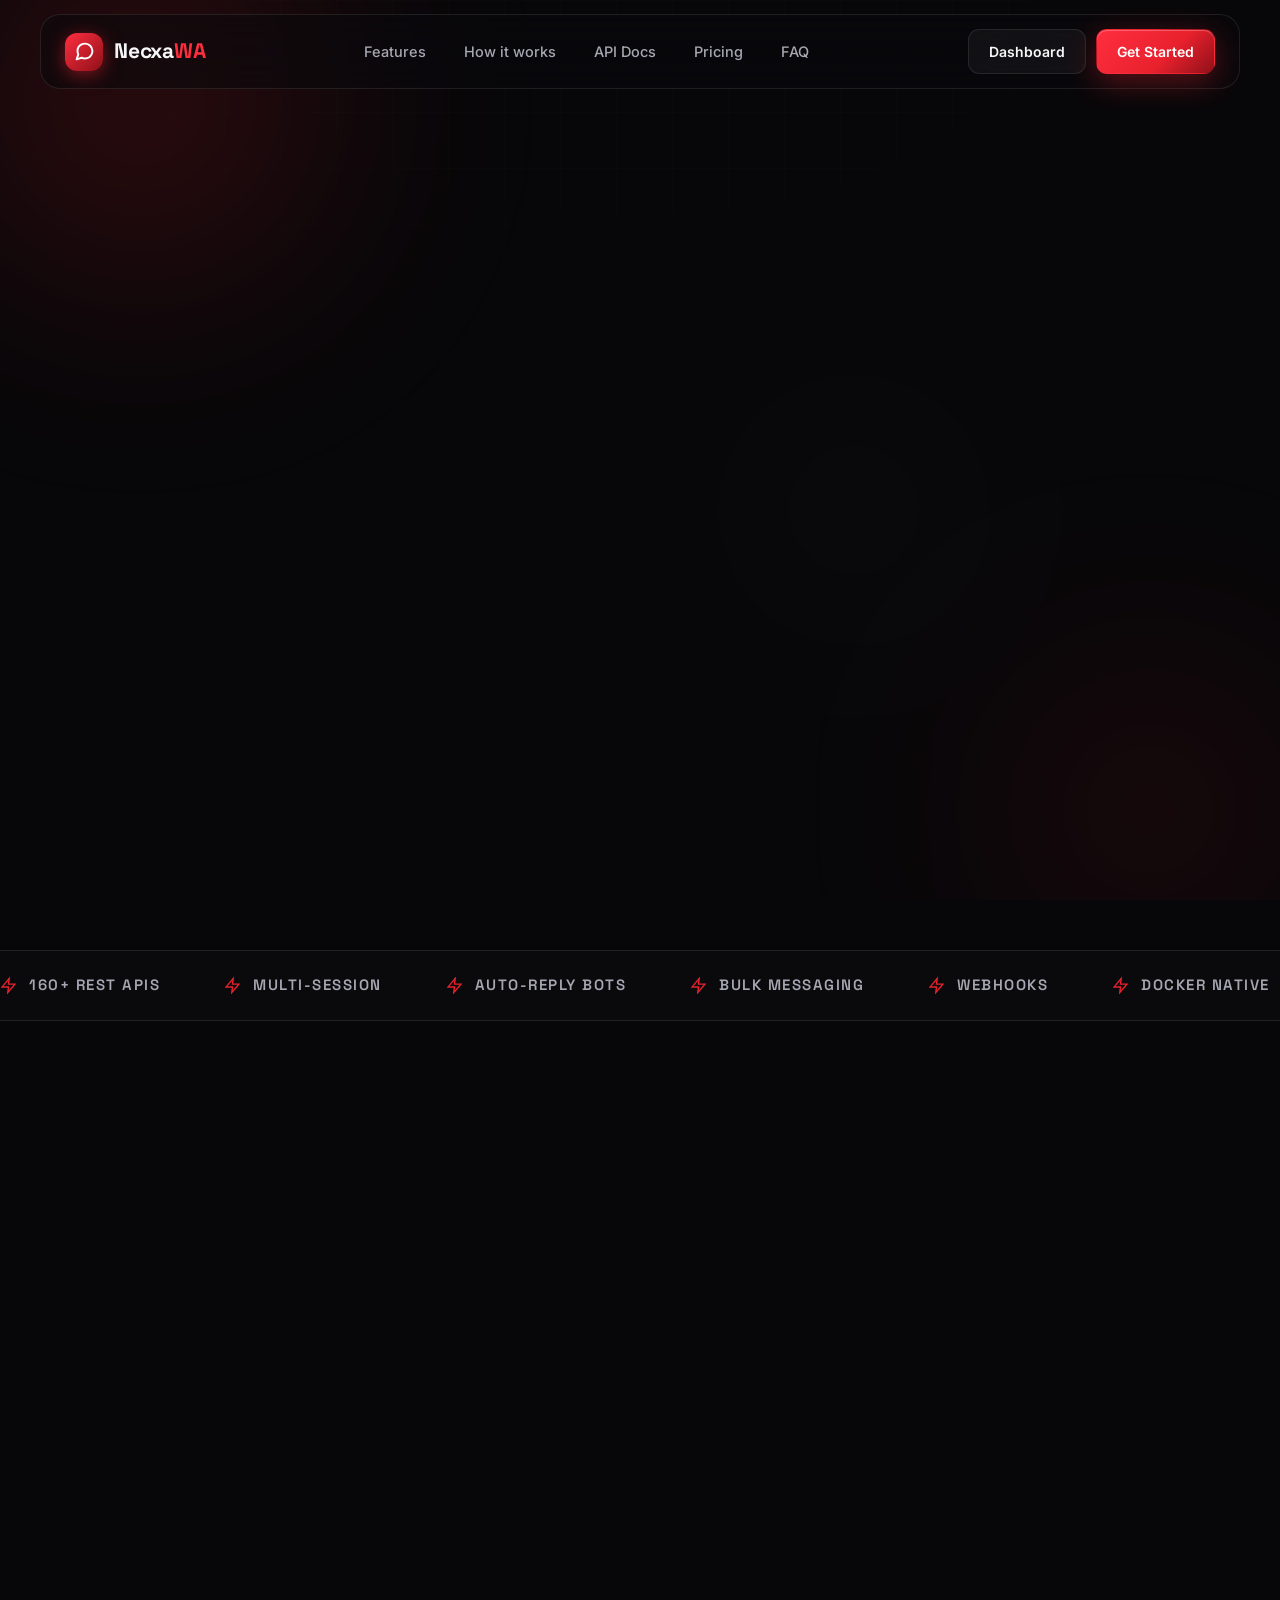
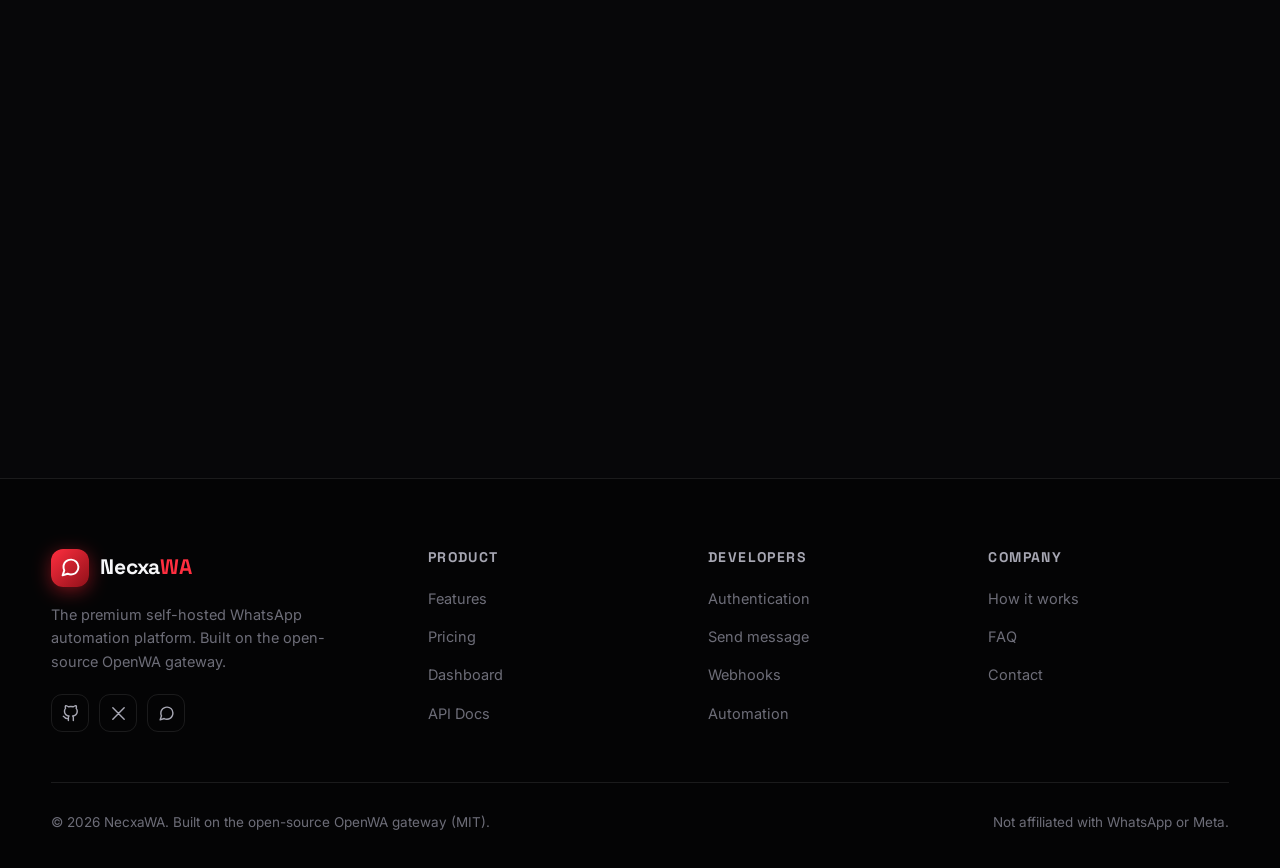
==== index.html @ e302463b "deploy index.html" ====
<!DOCTYPE html>
<html lang="en">
<head>
<meta charset="UTF-8">
<meta name="viewport" content="width=device-width, initial-scale=1.0">
<title>NecxaWA — WhatsApp Automation Platform</title>
<meta name="description" content="NecxaWA is a premium self-hosted WhatsApp automation platform. 160+ REST APIs, multi-session, auto-reply bots, bulk messaging and more.">
<link rel="preconnect" href="https://fonts.googleapis.com">
<link rel="preconnect" href="https://fonts.gstatic.com" crossorigin>
<link href="https://fonts.googleapis.com/css2?family=Inter:wght@400;500;600;700&family=Space+Grotesk:wght@500;600;700&family=JetBrains+Mono:wght@400;500&display=swap" rel="stylesheet">
<link rel="stylesheet" href="css/style.css">
<link rel="icon" href="data:image/svg+xml,<svg xmlns='http://www.w3.org/2000/svg' viewBox='0 0 24 24' fill='none' stroke='%23e8212d' stroke-width='2.4' stroke-linecap='round' stroke-linejoin='round'><path d='M21 11.5a8.38 8.38 0 0 1-.9 3.8 8.5 8.5 0 0 1-7.6 4.7 8.38 8.38 0 0 1-3.8-.9L3 21l1.9-5.7a8.38 8.38 0 0 1-.9-3.8 8.5 8.5 0 0 1 4.7-7.6 8.38 8.38 0 0 1 3.8-.9h.5a8.48 8.48 0 0 1 8 8v.5z'/></svg>">
</head>
<body>

<div class="bg-orbs"><div class="orb orb-1"></div><div class="orb orb-2"></div><div class="orb orb-3"></div></div>
<div class="grid-overlay"></div>

<!-- ============ NAVBAR ============ -->
<nav class="nav" id="nav">
  <div class="nav-inner">
    <a href="index.html" class="logo">
      <span class="logo-mark"><svg viewBox="0 0 24 24" fill="none" stroke-width="2.2" stroke-linecap="round" stroke-linejoin="round"><path d="M21 11.5a8.38 8.38 0 0 1-.9 3.8 8.5 8.5 0 0 1-7.6 4.7 8.38 8.38 0 0 1-3.8-.9L3 21l1.9-5.7a8.38 8.38 0 0 1-.9-3.8 8.5 8.5 0 0 1 4.7-7.6 8.38 8.38 0 0 1 3.8-.9h.5a8.48 8.48 0 0 1 8 8v.5z"/></svg></span>
      <span>Necxa<em>WA</em></span>
    </a>
    <div class="nav-links" id="navLinks">
      <a href="#features">Features</a>
      <a href="#how">How it works</a>
      <a href="docs.html">API Docs</a>
      <a href="#pricing">Pricing</a>
      <a href="#faq">FAQ</a>
    </div>
    <div class="nav-cta">
      <a href="dashboard.html" class="btn btn-ghost btn-sm">Dashboard</a>
      <a href="#cta" class="btn btn-primary btn-sm">Get Started</a>
      <button class="hamburger" id="hamburger" aria-label="Menu"><svg viewBox="0 0 24 24" fill="none" stroke-width="2" stroke-linecap="round"><line x1="4" y1="7" x2="20" y2="7"/><line x1="4" y1="12" x2="20" y2="12"/><line x1="4" y1="17" x2="20" y2="17"/></svg></button>
    </div>
  </div>
</nav>

<!-- ============ HERO ============ -->
<header class="hero">
  <div class="container hero-grid">
    <div>
      <span class="eyebrow reveal"><span class="dot"></span>Self-hosted WhatsApp API Gateway</span>
      <h1 class="reveal reveal-d1">WhatsApp Automation,<br><span class="grad-text">Reimagined.</span></h1>
      <p class="lead reveal reveal-d2">NecxaWA turns any server into a full WhatsApp automation engine — 160+ REST APIs, multi-session support, auto-reply bots and bulk messaging. No vendor lock-in. No per-message fees.</p>
      <div class="hero-ctas reveal reveal-d3">
        <a href="#cta" class="btn btn-primary"><svg viewBox="0 0 24 24" fill="none" stroke="currentColor" stroke-width="2" stroke-linecap="round" stroke-linejoin="round"><polygon points="13 2 3 14 12 14 11 22 21 10 12 10 13 2"/></svg>Start Automating</a>
        <a href="docs.html" class="btn btn-ghost"><svg viewBox="0 0 24 24" fill="none" stroke="currentColor" stroke-width="2" stroke-linecap="round" stroke-linejoin="round"><polyline points="16 18 22 12 16 6"/><polyline points="8 6 2 12 8 18"/></svg>Explore the API</a>
      </div>
      <div class="hero-stats reveal reveal-d3">
        <div class="hstat"><b><span data-count="160">0</span><i>+</i></b><span>REST endpoints</span></div>
        <div class="hstat"><b><span data-count="24">0</span></b><span>API groups</span></div>
        <div class="hstat"><b>100<i>%</i></b><span>Open source</span></div>
      </div>
    </div>
    <div class="hero-visual reveal reveal-d2">
      <div class="float-card glass fc-1"><span class="ic"><svg viewBox="0 0 24 24" fill="none" stroke-width="2" stroke-linecap="round" stroke-linejoin="round"><path d="M22 11.08V12a10 10 0 1 1-5.93-9.14"/><polyline points="22 4 12 14.01 9 11.01"/></svg></span><span>Message delivered<small>session-01 · just now</small></span></div>
      <div class="hero-img-wrap"><img src="assets/img/hero-visual.jpg" alt="NecxaWA automation visual"></div>
      <div class="float-card glass fc-2"><span class="ic"><svg viewBox="0 0 24 24" fill="none" stroke-width="2" stroke-linecap="round" stroke-linejoin="round"><polygon points="13 2 3 14 12 14 11 22 21 10 12 10 13 2"/></svg></span><span>Auto-reply fired<small>rule "pricing" matched</small></span></div>
    </div>
  </div>
</header>

<!-- ============ MARQUEE ============ -->
<div class="marquee"><div class="marquee-track" id="marqueeTrack">
  <span><svg viewBox="0 0 24 24" fill="none" stroke-width="2"><polygon points="13 2 3 14 12 14 11 22 21 10 12 10 13 2"/></svg>160+ REST APIs</span>
  <span><svg viewBox="0 0 24 24" fill="none" stroke-width="2"><polygon points="13 2 3 14 12 14 11 22 21 10 12 10 13 2"/></svg>Multi-Session</span>
  <span><svg viewBox="0 0 24 24" fill="none" stroke-width="2"><polygon points="13 2 3 14 12 14 11 22 21 10 12 10 13 2"/></svg>Auto-Reply Bots</span>
  <span><svg viewBox="0 0 24 24" fill="none" stroke-width="2"><polygon points="13 2 3 14 12 14 11 22 21 10 12 10 13 2"/></svg>Bulk Messaging</span>
  <span><svg viewBox="0 0 24 24" fill="none" stroke-width="2"><polygon points="13 2 3 14 12 14 11 22 21 10 12 10 13 2"/></svg>Webhooks</span>
  <span><svg viewBox="0 0 24 24" fill="none" stroke-width="2"><polygon points="13 2 3 14 12 14 11 22 21 10 12 10 13 2"/></svg>Docker Native</span>
</div></div>

<!-- ============ FEATURES ============ -->
<section id="features">
  <div class="container">
    <div class="center reveal">
      <span class="eyebrow"><span class="dot"></span>Capabilities</span>
      <h2 class="section-title">Everything you need to<br><span class="grad-text">automate WhatsApp</span></h2>
      <p class="section-sub">A complete messaging infrastructure — from simple API calls to full chatbot workflows.</p>
    </div>
    <div class="feat-grid">
      <div class="feat-card glass reveal"><div class="feat-ic"><svg viewBox="0 0 24 24" fill="none" stroke-width="2" stroke-linecap="round" stroke-linejoin="round"><rect x="2" y="4" width="20" height="14" rx="2"/><path d="M8 22h8M12 18v4"/></svg></div><h3>Multi-Session Engine</h3><p>Run multiple WhatsApp numbers concurrently on a single instance. Isolate sessions per client, team or brand.</p></div>
      <div class="feat-card glass reveal reveal-d1"><div class="feat-ic"><svg viewBox="0 0 24 24" fill="none" stroke-width="2" stroke-linecap="round" stroke-linejoin="round"><polygon points="13 2 3 14 12 14 11 22 21 10 12 10 13 2"/></svg></div><h3>Auto-Reply Bots</h3><p>Keyword-based automation rules with instant responses. Build FAQ bots and lead responders in minutes.</p></div>
      <div class="feat-card glass reveal reveal-d2"><div class="feat-ic"><svg viewBox="0 0 24 24" fill="none" stroke-width="2" stroke-linecap="round" stroke-linejoin="round"><path d="M22 2 11 13M22 2l-7 20-4-9-9-4 20-7z"/></svg></div><h3>Bulk Messaging</h3><p>Queue thousands of messages with rate control, templates and live delivery progress tracking.</p></div>
      <div class="feat-card glass reveal"><div class="feat-ic"><svg viewBox="0 0 24 24" fill="none" stroke-width="2" stroke-linecap="round" stroke-linejoin="round"><path d="M10 13a5 5 0 0 0 7.54.54l3-3a5 5 0 0 0-7.07-7.07l-1.72 1.71"/><path d="M14 11a5 5 0 0 0-7.54-.54l-3 3a5 5 0 0 0 7.07 7.07l1.71-1.71"/></svg></div><h3>Real-time Webhooks</h3><p>Get instant HTTP callbacks for incoming messages, delivery receipts and session events.</p></div>
      <div class="feat-card glass reveal reveal-d1"><div class="feat-ic"><svg viewBox="0 0 24 24" fill="none" stroke-width="2" stroke-linecap="round" stroke-linejoin="round"><polyline points="16 18 22 12 16 6"/><polyline points="8 6 2 12 8 18"/></svg></div><h3>160+ REST APIs</h3><p>Messages, groups, contacts, catalogs, polls, stickers, locations — every WhatsApp primitive as an endpoint.</p></div>
      <div class="feat-card glass reveal reveal-d2"><div class="feat-ic"><svg viewBox="0 0 24 24" fill="none" stroke-width="2" stroke-linecap="round" stroke-linejoin="round"><path d="M12 22s8-4 8-10V5l-8-3-8 3v7c0 6 8 10 8 10z"/></svg></div><h3>Scoped API Keys</h3><p>Session-scoped and chat-scoped tokens. Give each agent or integration access to only what it needs.</p></div>
    </div>
  </div>
</section>

<!-- ============ HOW IT WORKS ============ -->
<section id="how" style="background:rgba(255,255,255,.012); border-top:1px solid var(--border); border-bottom:1px solid var(--border);">
  <div class="container">
    <div class="center reveal">
      <span class="eyebrow"><span class="dot"></span>Getting started</span>
      <h2 class="section-title">Live in <span class="grad-text">three steps</span></h2>
      <p class="section-sub">From zero to automated WhatsApp messaging in under ten minutes.</p>
    </div>
    <div class="steps">
      <div class="step-card glass reveal"><div class="step-num">01</div><h3>Deploy the engine</h3><p>Launch the OpenWA gateway on your server with a single command:</p><p style="margin-top:12px"><code>docker compose up -d</code></p></div>
      <div class="step-card glass reveal reveal-d1"><div class="step-num">02</div><h3>Scan &amp; connect</h3><p>Open the dashboard, scan the QR code with WhatsApp on your phone — your session pairs instantly.</p></div>
      <div class="step-card glass reveal reveal-d2"><div class="step-num">03</div><h3>Automate everything</h3><p>Call the REST API, set auto-reply rules and webhooks. Messages start flowing immediately.</p></div>
    </div>
  </div>
</section>

<!-- ============ CODE PREVIEW ============ -->
<section id="api-preview">
  <div class="container">
    <div class="center reveal" style="margin-bottom:54px">
      <span class="eyebrow"><span class="dot"></span>Developer first</span>
      <h2 class="section-title">One API call.<br><span class="grad-text">Message sent.</span></h2>
      <p class="section-sub">Simple, predictable REST. Full reference with examples in five languages in the docs.</p>
    </div>
    <div class="term reveal" style="max-width:860px; margin:0 auto">
      <div class="term-bar"><span class="d" style="background:#ff5f57"></span><span class="d" style="background:#febc2e"></span><span class="d" style="background:#28c840"></span><span class="t">send-message — NecxaWA API</span></div>
      <div class="code-tabs" data-tabs="preview">
        <button class="active" data-tab="curl">cURL</button>
        <button data-tab="js">JavaScript</button>
        <button data-tab="py">Python</button>
        <button data-tab="php">PHP</button>
      </div>
      <div class="code-body" data-bodies="preview">
<pre class="active" data-body="curl"><span class="c"># Send a WhatsApp text message</span>
curl -X <span class="k">POST</span> http://localhost:3000/api/sessions/<span class="n">{sessionId}</span>/messages/send-text \
  -H <span class="s">"x-api-key: YOUR_API_KEY"</span> \
  -H <span class="s">"Content-Type: application/json"</span> \
  -d <span class="s">'{"to": "919876543210", "text": "Hello from NecxaWA!"}'</span></pre>
<pre data-body="js"><span class="k">await</span> <span class="f">fetch</span>(<span class="s">`http://localhost:3000/api/sessions/${sessionId}/messages/send-text`</span>, {
  method: <span class="s">'POST'</span>,
  headers: { <span class="s">'x-api-key'</span>: API_KEY, <span class="s">'Content-Type'</span>: <span class="s">'application/json'</span> },
  body: JSON.<span class="f">stringify</span>({ to: <span class="s">'919876543210'</span>, text: <span class="s">'Hello from NecxaWA!'</span> })
});</pre>
<pre data-body="py"><span class="k">import</span> requests

requests.<span class="f">post</span>(
  <span class="s">f"http://localhost:3000/api/sessions/{session_id}/messages/send-text"</span>,
  headers={<span class="s">"x-api-key"</span>: API_KEY},
  json={<span class="s">"to"</span>: <span class="s">"919876543210"</span>, <span class="s">"text"</span>: <span class="s">"Hello from NecxaWA!"</span>},
)</pre>
<pre data-body="php">$ch = <span class="f">curl_init</span>(<span class="s">"http://localhost:3000/api/sessions/$sessionId/messages/send-text"</span>);
<span class="f">curl_setopt</span>($ch, CURLOPT_HTTPHEADER, [<span class="s">"x-api-key: $apiKey"</span>, <span class="s">"Content-Type: application/json"</span>]);
<span class="f">curl_setopt</span>($ch, CURLOPT_POSTFIELDS, <span class="f">json_encode</span>([<span class="s">'to'</span> => <span class="s">'919876543210'</span>, <span class="s">'text'</span> => <span class="s">'Hello from NecxaWA!'</span>]));</pre>
      </div>
      <button class="copy-btn" data-copy="preview"><svg viewBox="0 0 24 24" fill="none" stroke="currentColor" stroke-width="2" stroke-linecap="round" stroke-linejoin="round"><rect x="9" y="9" width="13" height="13" rx="2"/><path d="M5 15H4a2 2 0 0 1-2-2V4a2 2 0 0 1 2-2h9a2 2 0 0 1 2 2v1"/></svg><span>Copy code</span></button>
      <div style="padding:0 18px 22px"><a href="docs.html" class="btn btn-ghost btn-sm">Full API reference<svg viewBox="0 0 24 24" fill="none" stroke="currentColor" stroke-width="2" stroke-linecap="round" stroke-linejoin="round"><line x1="5" y1="12" x2="19" y2="12"/><polyline points="12 5 19 12 12 19"/></svg></a></div>
    </div>
  </div>
</section>

<!-- ============ SHOWCASE ============ -->
<section>
  <div class="container split">
    <div class="reveal">
      <span class="eyebrow"><span class="dot"></span>Command center</span>
      <h2 class="section-title">A dashboard that feels<br><span class="grad-text">like mission control</span></h2>
      <p class="section-sub">Manage sessions, watch live chats, build bots and track every message — from one glassmorphic command center.</p>
      <ul class="check-list">
        <li><span class="ck"><svg viewBox="0 0 24 24" fill="none" stroke-width="2.5" stroke-linecap="round" stroke-linejoin="round"><polyline points="20 6 9 17 4 12"/></svg></span>Live chat inbox with real-time message sync</li>
        <li><span class="ck"><svg viewBox="0 0 24 24" fill="none" stroke-width="2.5" stroke-linecap="round" stroke-linejoin="round"><polyline points="20 6 9 17 4 12"/></svg></span>Visual auto-reply rule builder, no code needed</li>
        <li><span class="ck"><svg viewBox="0 0 24 24" fill="none" stroke-width="2.5" stroke-linecap="round" stroke-linejoin="round"><polyline points="20 6 9 17 4 12"/></svg></span>Bulk campaigns with queueing and delivery logs</li>
        <li><span class="ck"><svg viewBox="0 0 24 24" fill="none" stroke-width="2.5" stroke-linecap="round" stroke-linejoin="round"><polyline points="20 6 9 17 4 12"/></svg></span>Session health monitoring and scoped API keys</li>
      </ul>
      <div style="margin-top:34px"><a href="dashboard.html" class="btn btn-primary">Open live dashboard<svg viewBox="0 0 24 24" fill="none" stroke="currentColor" stroke-width="2" stroke-linecap="round" stroke-linejoin="round"><line x1="5" y1="12" x2="19" y2="12"/><polyline points="12 5 19 12 12 19"/></svg></a></div>
    </div>
    <div class="split-img reveal reveal-d1"><img src="assets/img/dashboard-preview.jpg" alt="NecxaWA dashboard preview"></div>
  </div>
</section>

<!-- ============ PRICING ============ -->
<section id="pricing" style="background:rgba(255,255,255,.012); border-top:1px solid var(--border); border-bottom:1px solid var(--border);">
  <div class="container">
    <div class="center reveal">
      <span class="eyebrow"><span class="dot"></span>Pricing</span>
      <h2 class="section-title">Simple, honest <span class="grad-text">pricing</span></h2>
      <p class="section-sub">Self-host free forever. Pay only when you need managed infrastructure.</p>
    </div>
    <div class="price-grid">
      <div class="price-card glass reveal"><h3>Community</h3><p class="pdesc">For developers and tinkerers.</p><div class="price">₹0<small> / forever</small></div><ul class="price-list"><li><svg viewBox="0 0 24 24" fill="none" stroke-width="2.5" stroke-linecap="round"><polyline points="20 6 9 17 4 12"/></svg>Full open-source engine</li><li><svg viewBox="0 0 24 24" fill="none" stroke-width="2.5" stroke-linecap="round"><polyline points="20 6 9 17 4 12"/></svg>160+ REST endpoints</li><li><svg viewBox="0 0 24 24" fill="none" stroke-width="2.5" stroke-linecap="round"><polyline points="20 6 9 17 4 12"/></svg>2 WhatsApp sessions</li><li><svg viewBox="0 0 24 24" fill="none" stroke-width="2.5" stroke-linecap="round"><polyline points="20 6 9 17 4 12"/></svg>Community support</li></ul><a href="#cta" class="btn btn-ghost" style="justify-content:center">Get started</a></div>
      <div class="price-card glass popular reveal reveal-d1"><span class="pop-tag">Most popular</span><h3>Professional</h3><p class="pdesc">For businesses going live.</p><div class="price">₹999<small> / month</small></div><ul class="price-list"><li><svg viewBox="0 0 24 24" fill="none" stroke-width="2.5" stroke-linecap="round"><polyline points="20 6 9 17 4 12"/></svg>Everything in Community</li><li><svg viewBox="0 0 24 24" fill="none" stroke-width="2.5" stroke-linecap="round"><polyline points="20 6 9 17 4 12"/></svg>Unlimited sessions</li><li><svg viewBox="0 0 24 24" fill="none" stroke-width="2.5" stroke-linecap="round"><polyline points="20 6 9 17 4 12"/></svg>Managed cloud hosting</li><li><svg viewBox="0 0 24 24" fill="none" stroke-width="2.5" stroke-linecap="round"><polyline points="20 6 9 17 4 12"/></svg>Priority support</li><li><svg viewBox="0 0 24 24" fill="none" stroke-width="2.5" stroke-linecap="round"><polyline points="20 6 9 17 4 12"/></svg>Uptime SLA 99.9%</li></ul><a href="#cta" class="btn btn-primary" style="justify-content:center">Go Professional</a></div>
      <div class="price-card glass reveal reveal-d2"><h3>Enterprise</h3><p class="pdesc">For scale and compliance.</p><div class="price">Custom</div><ul class="price-list"><li><svg viewBox="0 0 24 24" fill="none" stroke-width="2.5" stroke-linecap="round"><polyline points="20 6 9 17 4 12"/></svg>Everything in Professional</li><li><svg viewBox="0 0 24 24" fill="none" stroke-width="2.5" stroke-linecap="round"><polyline points="20 6 9 17 4 12"/></svg>Dedicated infrastructure</li><li><svg viewBox="0 0 24 24" fill="none" stroke-width="2.5" stroke-linecap="round"><polyline points="20 6 9 17 4 12"/></svg>SSO &amp; audit logs</li><li><svg viewBox="0 0 24 24" fill="none" stroke-width="2.5" stroke-linecap="round"><polyline points="20 6 9 17 4 12"/></svg>Dedicated success manager</li></ul><a href="#cta" class="btn btn-ghost" style="justify-content:center">Contact sales</a></div>
    </div>
  </div>
</section>

<!-- ============ FAQ ============ -->
<section id="faq">
  <div class="container">
    <div class="center reveal">
      <span class="eyebrow"><span class="dot"></span>FAQ</span>
      <h2 class="section-title">Questions, <span class="grad-text">answered</span></h2>
    </div>
    <div class="faq-wrap">
      <div class="faq-item glass reveal"><button class="faq-q">Is NecxaWA an official WhatsApp product?<span class="pl"><svg viewBox="0 0 24 24" fill="none" stroke-width="2.2" stroke-linecap="round"><line x1="12" y1="5" x2="12" y2="19"/><line x1="5" y1="12" x2="19" y2="12"/></svg></span></button><div class="faq-a"><p>No. NecxaWA is built on the open-source OpenWA gateway, which automates WhatsApp via the web protocol. It is not affiliated with or endorsed by WhatsApp/Meta. Use responsibly — aggressive bulk messaging can lead to number restrictions.</p></div></div>
      <div class="faq-item glass reveal"><button class="faq-q">Do I need my own server?<span class="pl"><svg viewBox="0 0 24 24" fill="none" stroke-width="2.2" stroke-linecap="round"><line x1="12" y1="5" x2="12" y2="19"/><line x1="5" y1="12" x2="19" y2="12"/></svg></span></button><div class="faq-a"><p>For the Community plan, yes — any VPS or machine with Docker works, and setup takes one command. The Professional plan includes fully managed hosting so you never touch a server.</p></div></div>
      <div class="faq-item glass reveal"><button class="faq-q">How many WhatsApp numbers can I connect?<span class="pl"><svg viewBox="0 0 24 24" fill="none" stroke-width="2.2" stroke-linecap="round"><line x1="12" y1="5" x2="12" y2="19"/><line x1="5" y1="12" x2="19" y2="12"/></svg></span></button><div class="faq-a"><p>The engine supports multiple concurrent sessions on one instance. Community allows 2 sessions; Professional and Enterprise are unlimited.</p></div></div>
      <div class="faq-item glass reveal"><button class="faq-q">Can I build chatbots with it?<span class="pl"><svg viewBox="0 0 24 24" fill="none" stroke-width="2.2" stroke-linecap="round"><line x1="12" y1="5" x2="12" y2="19"/><line x1="5" y1="12" x2="19" y2="12"/></svg></span></button><div class="faq-a"><p>Yes. Use automation rules for keyword-based replies, webhooks for custom logic in any language, or plug in Typebot and Chatwoot for full conversational flows.</p></div></div>
      <div class="faq-item glass reveal"><button class="faq-q">Is my data private?<span class="pl"><svg viewBox="0 0 24 24" fill="none" stroke-width="2.2" stroke-linecap="round"><line x1="12" y1="5" x2="12" y2="19"/><line x1="5" y1="12" x2="19" y2="12"/></svg></span></button><div class="faq-a"><p>Completely self-hosted means your messages never pass through our servers. Scoped API keys let you limit every integration to exactly the sessions and chats it needs.</p></div></div>
    </div>
  </div>
</section>

<!-- ============ CTA ============ -->
<section id="cta">
  <div class="container">
    <div class="cta-box glass-strong reveal">
      <h2>Ready to automate<br><span class="grad-text">your WhatsApp?</span></h2>
      <p>Deploy in minutes. Send your first automated message today.</p>
      <div class="row">
        <a href="docs.html" class="btn btn-primary"><svg viewBox="0 0 24 24" fill="none" stroke="currentColor" stroke-width="2" stroke-linecap="round" stroke-linejoin="round"><polygon points="13 2 3 14 12 14 11 22 21 10 12 10 13 2"/></svg>Start building free</a>
        <a href="dashboard.html" class="btn btn-ghost">View dashboard</a>
      </div>
    </div>
  </div>
</section>

<!-- ============ FOOTER ============ -->
<footer>
  <div class="container">
    <div class="foot-grid">
      <div>
        <a href="index.html" class="logo"><span class="logo-mark"><svg viewBox="0 0 24 24" fill="none" stroke-width="2.2" stroke-linecap="round" stroke-linejoin="round"><path d="M21 11.5a8.38 8.38 0 0 1-.9 3.8 8.5 8.5 0 0 1-7.6 4.7 8.38 8.38 0 0 1-3.8-.9L3 21l1.9-5.7a8.38 8.38 0 0 1-.9-3.8 8.5 8.5 0 0 1 4.7-7.6 8.38 8.38 0 0 1 3.8-.9h.5a8.48 8.48 0 0 1 8 8v.5z"/></svg></span><span>Necxa<em>WA</em></span></a>
        <p>The premium self-hosted WhatsApp automation platform. Built on the open-source OpenWA gateway.</p>
        <div class="socials" style="margin-top:20px">
          <a href="#" aria-label="GitHub"><svg viewBox="0 0 24 24" fill="none" stroke-width="2" stroke-linecap="round" stroke-linejoin="round"><path d="M9 19c-5 1.5-5-2.5-7-3m14 6v-3.87a3.37 3.37 0 0 0-.94-2.61c3.14-.35 6.44-1.54 6.44-7A5.44 5.44 0 0 0 20 4.77 5.07 5.07 0 0 0 19.91 1S18.73.65 16 2.48a13.38 13.38 0 0 0-7 0C6.27.65 5.09 1 5.09 1A5.07 5.07 0 0 0 5 4.77a5.44 5.44 0 0 0-1.5 3.78c0 5.42 3.3 6.61 6.44 7A3.37 3.37 0 0 0 9 18.13V22"/></svg></a>
          <a href="#" aria-label="X"><svg viewBox="0 0 24 24" fill="none" stroke-width="2" stroke-linecap="round" stroke-linejoin="round"><path d="M4 4l16 16M20 4L4 20"/></svg></a>
          <a href="#" aria-label="Discord"><svg viewBox="0 0 24 24" fill="none" stroke-width="2" stroke-linecap="round" stroke-linejoin="round"><path d="M21 11.5a8.38 8.38 0 0 1-.9 3.8 8.5 8.5 0 0 1-7.6 4.7 8.38 8.38 0 0 1-3.8-.9L3 21l1.9-5.7a8.38 8.38 0 0 1-.9-3.8 8.5 8.5 0 0 1 4.7-7.6 8.38 8.38 0 0 1 3.8-.9h.5a8.48 8.48 0 0 1 8 8v.5z"/></svg></a>
        </div>
      </div>
      <div><h4>Product</h4><ul><li><a href="#features">Features</a></li><li><a href="#pricing">Pricing</a></li><li><a href="dashboard.html">Dashboard</a></li><li><a href="docs.html">API Docs</a></li></ul></div>
      <div><h4>Developers</h4><ul><li><a href="docs.html#auth">Authentication</a></li><li><a href="docs.html#send-text">Send message</a></li><li><a href="docs.html#webhooks">Webhooks</a></li><li><a href="docs.html#automation">Automation</a></li></ul></div>
      <div><h4>Company</h4><ul><li><a href="#how">How it works</a></li><li><a href="#faq">FAQ</a></li><li><a href="#cta">Contact</a></li></ul></div>
    </div>
    <div class="foot-bottom"><span>© 2026 NecxaWA. Built on the open-source OpenWA gateway (MIT).</span><span>Not affiliated with WhatsApp or Meta.</span></div>
  </div>
</footer>

<script src="js/main.js"></script>
</body>
</html>
---- css/style.css ----
/* ============ NecxaWA — Red / Black / White Glassmorphism Design System ============ */
:root {
  --bg: #070709;
  --bg-2: #0c0c10;
  --bg-3: #121218;
  --red: #e8212d;
  --red-glow: #ff2e3f;
  --red-deep: #8f1019;
  --white: #f6f6f8;
  --muted: #a7a7b3;
  --muted-2: #6d6d78;
  --glass: rgba(255, 255, 255, 0.045);
  --glass-2: rgba(255, 255, 255, 0.07);
  --border: rgba(255, 255, 255, 0.09);
  --border-red: rgba(232, 33, 45, 0.35);
  --radius: 18px;
  --font-head: 'Space Grotesk', 'Inter', system-ui, sans-serif;
  --font-body: 'Inter', system-ui, -apple-system, sans-serif;
  --font-mono: 'JetBrains Mono', 'Fira Code', ui-monospace, monospace;
}

* { margin: 0; padding: 0; box-sizing: border-box; }
html { scroll-behavior: smooth; }
body {
  background: var(--bg);
  color: var(--white);
  font-family: var(--font-body);
  line-height: 1.65;
  overflow-x: hidden;
  -webkit-font-smoothing: antialiased;
}
::selection { background: var(--red); color: #fff; }
img { max-width: 100%; display: block; }
a { color: inherit; text-decoration: none; }
ul { list-style: none; }

/* Scrollbar */
::-webkit-scrollbar { width: 10px; }
::-webkit-scrollbar-track { background: var(--bg); }
::-webkit-scrollbar-thumb { background: #26262e; border-radius: 8px; }
::-webkit-scrollbar-thumb:hover { background: var(--red-deep); }

.container { width: min(1200px, 92%); margin: 0 auto; }
section { padding: 110px 0; position: relative; }

/* ---------- Background FX ---------- */
.bg-orbs { position: fixed; inset: 0; z-index: -2; overflow: hidden; pointer-events: none; }
.orb { position: absolute; border-radius: 50%; filter: blur(110px); opacity: 0.5; animation: drift 18s ease-in-out infinite alternate; }
.orb-1 { width: 520px; height: 520px; background: radial-gradient(circle, rgba(232,33,45,.55), transparent 70%); top: -160px; left: -120px; }
.orb-2 { width: 460px; height: 460px; background: radial-gradient(circle, rgba(232,33,45,.28), transparent 70%); bottom: -140px; right: -100px; animation-delay: -6s; }
.orb-3 { width: 300px; height: 300px; background: radial-gradient(circle, rgba(255,255,255,.10), transparent 70%); top: 40%; left: 55%; animation-delay: -12s; }
@keyframes drift { from { transform: translate(0,0) scale(1); } to { transform: translate(60px, 40px) scale(1.12); } }
.grid-overlay { position: fixed; inset: 0; z-index: -1; pointer-events: none; opacity: .5;
  background-image: linear-gradient(rgba(255,255,255,.025) 1px, transparent 1px), linear-gradient(90deg, rgba(255,255,255,.025) 1px, transparent 1px);
  background-size: 56px 56px;
  mask-image: radial-gradient(ellipse 90% 70% at 50% 0%, black 30%, transparent 75%);
}

/* ---------- Typography ---------- */
h1, h2, h3, h4 { font-family: var(--font-head); line-height: 1.15; letter-spacing: -0.02em; }
.eyebrow { display: inline-flex; align-items: center; gap: 8px; font-size: 12.5px; font-weight: 600; letter-spacing: .14em; text-transform: uppercase; color: var(--red-glow);
  background: rgba(232,33,45,.09); border: 1px solid var(--border-red); padding: 7px 16px; border-radius: 100px; margin-bottom: 22px; }
.eyebrow .dot { width: 7px; height: 7px; border-radius: 50%; background: var(--red-glow); box-shadow: 0 0 12px var(--red-glow); animation: pulse 2s infinite; }
@keyframes pulse { 0%,100% { opacity: 1; } 50% { opacity: .35; } }
.section-title { font-size: clamp(30px, 4.4vw, 52px); font-weight: 700; margin-bottom: 18px; }
.section-sub { color: var(--muted); font-size: 17px; max-width: 640px; }
.grad-text { background: linear-gradient(100deg, #fff 20%, var(--red-glow) 55%, var(--red) 80%); -webkit-background-clip: text; background-clip: text; color: transparent; }
.center { text-align: center; }
.center .section-sub { margin: 0 auto; }

/* ---------- Glass ---------- */
.glass { background: var(--glass); backdrop-filter: blur(22px); -webkit-backdrop-filter: blur(22px); border: 1px solid var(--border); border-radius: var(--radius); }
.glass-strong { background: rgba(18,18,24,.72); backdrop-filter: blur(28px); -webkit-backdrop-filter: blur(28px); border: 1px solid var(--border); border-radius: var(--radius); }

/* ---------- Buttons ---------- */
.btn { display: inline-flex; align-items: center; gap: 10px; font-weight: 600; font-size: 15.5px; padding: 15px 32px; border-radius: 14px; border: 1px solid transparent; cursor: pointer; transition: all .28s cubic-bezier(.2,.7,.3,1); font-family: var(--font-body); }
.btn svg { width: 18px; height: 18px; }
.btn-primary { background: linear-gradient(135deg, var(--red-glow), var(--red) 60%, var(--red-deep)); color: #fff; box-shadow: 0 8px 32px rgba(232,33,45,.38), inset 0 1px 0 rgba(255,255,255,.25); }
.btn-primary:hover { transform: translateY(-3px); box-shadow: 0 14px 44px rgba(232,33,45,.55), inset 0 1px 0 rgba(255,255,255,.25); }
.btn-ghost { background: var(--glass); border-color: var(--border); color: var(--white); backdrop-filter: blur(16px); }
.btn-ghost:hover { border-color: var(--border-red); background: var(--glass-2); transform: translateY(-3px); }
.btn-sm { padding: 10px 20px; font-size: 14px; border-radius: 11px; }

/* ---------- Navbar ---------- */
.nav { position: fixed; top: 0; left: 0; right: 0; z-index: 100; transition: all .3s; }
.nav-inner { width: min(1200px, 94%); margin: 14px auto 0; display: flex; align-items: center; justify-content: space-between; padding: 14px 24px; border-radius: 20px;
  background: rgba(10,10,14,.55); backdrop-filter: blur(24px); -webkit-backdrop-filter: blur(24px); border: 1px solid var(--border); }
.nav.scrolled .nav-inner { background: rgba(10,10,14,.85); box-shadow: 0 12px 40px rgba(0,0,0,.5); }
.logo { display: flex; align-items: center; gap: 11px; font-family: var(--font-head); font-weight: 700; font-size: 21px; letter-spacing: -.01em; }
.logo-mark { width: 38px; height: 38px; border-radius: 12px; display: grid; place-items: center; background: linear-gradient(135deg, var(--red-glow), var(--red-deep)); box-shadow: 0 4px 18px rgba(232,33,45,.5); }
.logo-mark svg { width: 21px; height: 21px; stroke: #fff; }
.logo span em { font-style: normal; color: var(--red-glow); }
.nav-links { display: flex; gap: 6px; align-items: center; }
.nav-links a { padding: 9px 16px; border-radius: 10px; font-size: 14.5px; font-weight: 500; color: var(--muted); transition: all .22s; }
.nav-links a:hover, .nav-links a.active { color: #fff; background: rgba(255,255,255,.06); }
.nav-cta { display: flex; gap: 10px; align-items: center; }
.hamburger { display: none; background: none; border: 1px solid var(--border); border-radius: 10px; padding: 9px 11px; cursor: pointer; }
.hamburger svg { width: 20px; height: 20px; stroke: #fff; display: block; }

/* ---------- Hero ---------- */
.hero { min-height: 100vh; display: flex; align-items: center; padding: 170px 0 90px; position: relative; }
.hero-grid { display: grid; grid-template-columns: 1.05fr .95fr; gap: 60px; align-items: center; }
.hero h1 { font-size: clamp(42px, 6vw, 76px); font-weight: 700; margin-bottom: 24px; }
.hero p.lead { font-size: 18.5px; color: var(--muted); max-width: 520px; margin-bottom: 38px; }
.hero-ctas { display: flex; gap: 14px; flex-wrap: wrap; margin-bottom: 52px; }
.hero-stats { display: flex; gap: 38px; flex-wrap: wrap; }
.hstat b { display: block; font-family: var(--font-head); font-size: 30px; font-weight: 700; }
.hstat b i { font-style: normal; color: var(--red-glow); }
.hstat span { font-size: 13.5px; color: var(--muted-2); }
.hero-visual { position: relative; }
.hero-img-wrap { border-radius: 24px; overflow: hidden; border: 1px solid var(--border); box-shadow: 0 30px 80px rgba(0,0,0,.6), 0 0 60px rgba(232,33,45,.12); transform: perspective(1000px) rotateY(-6deg); transition: transform .5s; }
.hero-visual:hover .hero-img-wrap { transform: perspective(1000px) rotateY(0deg); }
.float-card { position: absolute; padding: 16px 20px; display: flex; align-items: center; gap: 13px; font-size: 14px; font-weight: 600; box-shadow: 0 18px 50px rgba(0,0,0,.55); animation: floaty 5s ease-in-out infinite; z-index: 2; }
.float-card .ic { width: 40px; height: 40px; border-radius: 12px; display: grid; place-items: center; background: rgba(232,33,45,.14); border: 1px solid var(--border-red); flex-shrink: 0; }
.float-card .ic svg { width: 20px; height: 20px; stroke: var(--red-glow); }
.float-card small { display: block; font-weight: 400; color: var(--muted); font-size: 12.5px; }
.fc-1 { top: 8%; left: -34px; }
.fc-2 { bottom: 10%; right: -24px; animation-delay: -2.5s; }
@keyframes floaty { 0%,100% { transform: translateY(0); } 50% { transform: translateY(-14px); } }

/* ---------- Marquee ---------- */
.marquee { border-top: 1px solid var(--border); border-bottom: 1px solid var(--border); background: rgba(255,255,255,.015); overflow: hidden; padding: 22px 0; }
.marquee-track { display: flex; gap: 64px; width: max-content; animation: marquee 26s linear infinite; }
.marquee-track span { display: flex; align-items: center; gap: 12px; font-family: var(--font-head); font-size: 15px; font-weight: 600; letter-spacing: .1em; text-transform: uppercase; color: var(--muted); white-space: nowrap; }
.marquee-track svg { width: 17px; height: 17px; stroke: var(--red); }
@keyframes marquee { to { transform: translateX(-50%); } }

/* ---------- Features ---------- */
.feat-grid { display: grid; grid-template-columns: repeat(3, 1fr); gap: 22px; margin-top: 60px; }
.feat-card { padding: 34px 30px; transition: all .3s cubic-bezier(.2,.7,.3,1); position: relative; overflow: hidden; }
.feat-card::before { content: ''; position: absolute; inset: 0; background: radial-gradient(420px circle at var(--mx,50%) var(--my,50%), rgba(232,33,45,.13), transparent 65%); opacity: 0; transition: opacity .3s; pointer-events: none; }
.feat-card:hover::before { opacity: 1; }
.feat-card:hover { transform: translateY(-7px); border-color: var(--border-red); box-shadow: 0 24px 60px rgba(0,0,0,.5), 0 0 40px rgba(232,33,45,.08); }
.feat-ic { width: 54px; height: 54px; border-radius: 15px; display: grid; place-items: center; margin-bottom: 22px; background: linear-gradient(135deg, rgba(232,33,45,.2), rgba(232,33,45,.05)); border: 1px solid var(--border-red); }
.feat-ic svg { width: 25px; height: 25px; stroke: var(--red-glow); }
.feat-card h3 { font-size: 19.5px; margin-bottom: 11px; }
.feat-card p { color: var(--muted); font-size: 15px; }

/* ---------- Steps ---------- */
.steps { display: grid; grid-template-columns: repeat(3, 1fr); gap: 22px; margin-top: 60px; counter-reset: step; }
.step-card { padding: 36px 30px; position: relative; }
.step-num { font-family: var(--font-head); font-size: 64px; font-weight: 700; line-height: 1; background: linear-gradient(180deg, rgba(232,33,45,.85), rgba(232,33,45,.08)); -webkit-background-clip: text; background-clip: text; color: transparent; margin-bottom: 18px; }
.step-card h3 { font-size: 20px; margin-bottom: 10px; }
.step-card p { color: var(--muted); font-size: 15px; }
.step-card code { font-family: var(--font-mono); font-size: 13px; background: rgba(232,33,45,.1); border: 1px solid var(--border-red); color: #ffb3b8; padding: 3px 9px; border-radius: 7px; }

/* ---------- Terminal / Code ---------- */
.term { border-radius: var(--radius); overflow: hidden; border: 1px solid var(--border); background: rgba(8,8,11,.85); backdrop-filter: blur(20px); box-shadow: 0 30px 70px rgba(0,0,0,.55); }
.term-bar { display: flex; align-items: center; gap: 8px; padding: 14px 18px; border-bottom: 1px solid var(--border); background: rgba(255,255,255,.02); }
.term-bar .d { width: 12px; height: 12px; border-radius: 50%; }
.term-bar .t { margin-left: 10px; font-size: 13px; color: var(--muted-2); font-family: var(--font-mono); }
.code-tabs { display: flex; gap: 6px; padding: 14px 18px 0; flex-wrap: wrap; }
.code-tabs button { background: transparent; border: 1px solid transparent; color: var(--muted); font-family: var(--font-mono); font-size: 13px; padding: 8px 16px; border-radius: 9px; cursor: pointer; transition: all .2s; }
.code-tabs button:hover { color: #fff; }
.code-tabs button.active { color: #fff; background: rgba(232,33,45,.14); border-color: var(--border-red); }
.code-body { padding: 18px; }
.code-body pre { display: none; font-family: var(--font-mono); font-size: 13.5px; line-height: 1.75; overflow-x: auto; color: #d7d7de; }
.code-body pre.active { display: block; animation: fadeUp .35s ease; }
.code-body .k { color: #ff7a85; } .code-body .s { color: #ffb86b; } .code-body .c { color: #5b5b68; font-style: italic; } .code-body .f { color: #8ab4ff; } .code-body .n { color: #c792ea; }
.copy-btn { display: inline-flex; align-items: center; gap: 8px; margin: 0 18px 16px; background: var(--glass); border: 1px solid var(--border); color: var(--muted); font-size: 13px; padding: 8px 16px; border-radius: 9px; cursor: pointer; transition: all .2s; font-family: var(--font-body); }
.copy-btn:hover { color: #fff; border-color: var(--border-red); }
.copy-btn svg { width: 15px; height: 15px; }

/* ---------- Showcase split ---------- */
.split { display: grid; grid-template-columns: 1fr 1fr; gap: 70px; align-items: center; }
.split-img { border-radius: 22px; overflow: hidden; border: 1px solid var(--border); box-shadow: 0 30px 70px rgba(0,0,0,.5); }
.check-list { margin-top: 28px; display: grid; gap: 15px; }
.check-list li { display: flex; gap: 13px; align-items: flex-start; color: var(--muted); font-size: 15.5px; }
.check-list .ck { width: 26px; height: 26px; border-radius: 50%; background: rgba(232,33,45,.13); border: 1px solid var(--border-red); display: grid; place-items: center; flex-shrink: 0; margin-top: 2px; }
.check-list .ck svg { width: 14px; height: 14px; stroke: var(--red-glow); }

/* ---------- Pricing ---------- */
.price-grid { display: grid; grid-template-columns: repeat(3, 1fr); gap: 22px; margin-top: 60px; align-items: stretch; }
.price-card { padding: 40px 34px; display: flex; flex-direction: column; transition: all .3s; }
.price-card:hover { transform: translateY(-7px); }
.price-card.popular { border-color: var(--border-red); background: linear-gradient(180deg, rgba(232,33,45,.09), rgba(255,255,255,.03)); box-shadow: 0 24px 70px rgba(232,33,45,.14); position: relative; }
.pop-tag { position: absolute; top: -14px; left: 50%; transform: translateX(-50%); background: linear-gradient(135deg, var(--red-glow), var(--red-deep)); font-size: 12px; font-weight: 700; letter-spacing: .1em; text-transform: uppercase; padding: 6px 18px; border-radius: 100px; white-space: nowrap; }
.price-card h3 { font-size: 19px; margin-bottom: 6px; }
.price-card .pdesc { color: var(--muted); font-size: 14px; margin-bottom: 24px; }
.price { font-family: var(--font-head); font-size: 46px; font-weight: 700; margin-bottom: 4px; }
.price small { font-size: 15px; color: var(--muted-2); font-family: var(--font-body); font-weight: 400; }
.price-list { margin: 26px 0 32px; display: grid; gap: 13px; flex: 1; }
.price-list li { display: flex; gap: 11px; align-items: center; font-size: 14.5px; color: var(--muted); }
.price-list svg { width: 16px; height: 16px; stroke: var(--red-glow); flex-shrink: 0; }
.price-list li.off { color: var(--muted-2); text-decoration: line-through; }
.price-list li.off svg { stroke: var(--muted-2); }

/* ---------- FAQ ---------- */
.faq-wrap { max-width: 780px; margin: 54px auto 0; display: grid; gap: 14px; }
.faq-item { overflow: hidden; transition: border-color .25s; }
.faq-item.open { border-color: var(--border-red); }
.faq-q { width: 100%; background: none; border: none; color: #fff; font-family: var(--font-head); font-size: 17px; font-weight: 600; text-align: left; padding: 22px 26px; cursor: pointer; display: flex; justify-content: space-between; align-items: center; gap: 18px; }
.faq-q .pl { width: 30px; height: 30px; border-radius: 50%; border: 1px solid var(--border); display: grid; place-items: center; flex-shrink: 0; transition: all .3s; }
.faq-q .pl svg { width: 15px; height: 15px; stroke: var(--red-glow); transition: transform .3s; }
.faq-item.open .pl { background: var(--red); border-color: var(--red); }
.faq-item.open .pl svg { transform: rotate(45deg); stroke: #fff; }
.faq-a { max-height: 0; overflow: hidden; transition: max-height .4s cubic-bezier(.2,.7,.3,1); }
.faq-a p { padding: 0 26px 24px; color: var(--muted); font-size: 15px; }

/* ---------- CTA / Footer ---------- */
.cta-box { padding: 80px 40px; text-align: center; position: relative; overflow: hidden; }
.cta-box::before { content: ''; position: absolute; inset: -40%; background: radial-gradient(circle at 50% 120%, rgba(232,33,45,.22), transparent 60%); pointer-events: none; }
.cta-box h2 { font-size: clamp(30px, 4vw, 48px); margin-bottom: 16px; position: relative; }
.cta-box p { color: var(--muted); margin-bottom: 34px; position: relative; }
.cta-box .row { display: flex; gap: 14px; justify-content: center; flex-wrap: wrap; position: relative; }
footer { border-top: 1px solid var(--border); padding: 70px 0 34px; background: rgba(0,0,0,.35); }
.foot-grid { display: grid; grid-template-columns: 1.4fr 1fr 1fr 1fr; gap: 40px; margin-bottom: 50px; }
.foot-grid p { color: var(--muted-2); font-size: 14.5px; margin-top: 16px; max-width: 300px; }
.foot-grid h4 { font-size: 14px; letter-spacing: .1em; text-transform: uppercase; color: var(--muted); margin-bottom: 20px; }
.foot-grid ul { display: grid; gap: 12px; }
.foot-grid ul a { color: var(--muted-2); font-size: 14.5px; transition: color .2s; }
.foot-grid ul a:hover { color: var(--red-glow); }
.foot-bottom { border-top: 1px solid var(--border); padding-top: 28px; display: flex; justify-content: space-between; align-items: center; color: var(--muted-2); font-size: 13.5px; flex-wrap: wrap; gap: 12px; }
.socials { display: flex; gap: 10px; }
.socials a { width: 38px; height: 38px; border-radius: 11px; border: 1px solid var(--border); display: grid; place-items: center; transition: all .25s; }
.socials a:hover { border-color: var(--border-red); background: rgba(232,33,45,.1); transform: translateY(-3px); }
.socials svg { width: 17px; height: 17px; stroke: var(--muted); }
.socials a:hover svg { stroke: var(--red-glow); }

/* ---------- Reveal animation ---------- */
.reveal { opacity: 0; transform: translateY(36px); transition: opacity .8s cubic-bezier(.2,.7,.3,1), transform .8s cubic-bezier(.2,.7,.3,1); }
.reveal.in { opacity: 1; transform: none; }
.reveal-d1 { transition-delay: .1s; } .reveal-d2 { transition-delay: .2s; } .reveal-d3 { transition-delay: .3s; }

/* ---------- Docs page ---------- */
.docs-layout { display: grid; grid-template-columns: 270px 1fr; gap: 40px; padding-top: 150px; align-items: start; }
.docs-side { position: sticky; top: 110px; padding: 26px 20px; max-height: calc(100vh - 130px); overflow-y: auto; }
.docs-side h4 { font-size: 12px; letter-spacing: .12em; text-transform: uppercase; color: var(--muted-2); margin: 20px 0 10px; }
.docs-side h4:first-child { margin-top: 0; }
.docs-side a { display: block; padding: 8px 12px; border-radius: 9px; font-size: 14px; color: var(--muted); transition: all .2s; border-left: 2px solid transparent; }
.docs-side a:hover { color: #fff; background: rgba(255,255,255,.04); }
.docs-side a.active { color: var(--red-glow); background: rgba(232,33,45,.08); border-left-color: var(--red); }
.doc-block { margin-bottom: 70px; scroll-margin-top: 130px; }
.doc-block h2 { font-size: 27px; margin-bottom: 8px; display: flex; align-items: center; gap: 12px; }
.method { font-family: var(--font-mono); font-size: 12.5px; font-weight: 700; padding: 5px 13px; border-radius: 8px; letter-spacing: .06em; }
.m-post { background: rgba(232,33,45,.16); color: #ff8b93; border: 1px solid var(--border-red); }
.m-get { background: rgba(80,180,255,.13); color: #8ab4ff; border: 1px solid rgba(80,180,255,.3); }
.m-del { background: rgba(255,255,255,.07); color: var(--muted); border: 1px solid var(--border); }
.endpoint-line { font-family: var(--font-mono); font-size: 14.5px; background: rgba(255,255,255,.035); border: 1px solid var(--border); padding: 13px 18px; border-radius: 12px; margin: 16px 0 8px; overflow-x: auto; white-space: nowrap; color: #e8e8ee; }
.doc-block > p { color: var(--muted); font-size: 15px; margin-bottom: 20px; max-width: 720px; }
.param-table { width: 100%; border-collapse: collapse; margin: 18px 0 26px; font-size: 14px; }
.param-table th { text-align: left; padding: 11px 14px; color: var(--muted-2); font-size: 12px; text-transform: uppercase; letter-spacing: .08em; border-bottom: 1px solid var(--border); }
.param-table td { padding: 11px 14px; border-bottom: 1px solid rgba(255,255,255,.05); color: var(--muted); }
.param-table td:first-child { font-family: var(--font-mono); color: #fff; }
.req { color: var(--red-glow); font-size: 12px; font-weight: 700; }

/* ---------- Dashboard page ---------- */
.dash-layout { display: grid; grid-template-columns: 250px 1fr; gap: 26px; padding-top: 140px; min-height: 100vh; align-items: start; }
.dash-side { position: sticky; top: 110px; padding: 22px 14px; }
.dash-side .logo { padding: 0 10px 18px; }
.dash-link { display: flex; align-items: center; gap: 13px; padding: 12px 14px; border-radius: 12px; color: var(--muted); font-size: 14.5px; font-weight: 500; cursor: pointer; transition: all .2s; border: 1px solid transparent; width: 100%; background: none; font-family: var(--font-body); text-align: left; }
.dash-link svg { width: 19px; height: 19px; flex-shrink: 0; }
.dash-link:hover { color: #fff; background: rgba(255,255,255,.045); }
.dash-link.active { color: #fff; background: rgba(232,33,45,.13); border-color: var(--border-red); }
.dash-link.active svg { stroke: var(--red-glow); }
.dash-main { min-width: 0; }
.dash-head { display: flex; justify-content: space-between; align-items: center; margin-bottom: 26px; flex-wrap: wrap; gap: 14px; }
.dash-head h1 { font-size: 30px; }
.status-pill { display: inline-flex; align-items: center; gap: 9px; font-size: 13.5px; font-weight: 600; padding: 9px 18px; border-radius: 100px; background: rgba(34,192,122,.1); border: 1px solid rgba(34,192,122,.35); color: #4ade9e; }
.status-pill .dot { width: 8px; height: 8px; border-radius: 50%; background: #22c07a; box-shadow: 0 0 10px #22c07a; animation: pulse 2s infinite; }
.stat-grid { display: grid; grid-template-columns: repeat(4, 1fr); gap: 18px; margin-bottom: 26px; }
.stat-card { padding: 24px; }
.stat-card .lb { font-size: 13px; color: var(--muted-2); margin-bottom: 8px; display: flex; align-items: center; gap: 8px; }
.stat-card .lb svg { width: 16px; height: 16px; stroke: var(--red-glow); }
.stat-card b { font-family: var(--font-head); font-size: 31px; }
.panel { padding: 28px; margin-bottom: 22px; }
.panel h3 { font-size: 18px; margin-bottom: 18px; display: flex; align-items: center; gap: 10px; }
.panel h3 svg { width: 19px; height: 19px; stroke: var(--red-glow); }
.qr-box { display: flex; gap: 28px; align-items: center; flex-wrap: wrap; }
.qr-ph { width: 190px; height: 190px; border-radius: 16px; border: 1px dashed var(--border-red); display: grid; place-items: center; background: rgba(232,33,45,.05); flex-shrink: 0; }
.qr-ph svg { width: 70px; height: 70px; stroke: var(--red-glow); opacity: .7; }
.chat-row { display: flex; gap: 15px; align-items: center; padding: 15px 6px; border-bottom: 1px solid rgba(255,255,255,.05); transition: background .2s; border-radius: 10px; cursor: pointer; }
.chat-row:hover { background: rgba(255,255,255,.03); }
.chat-row:last-child { border-bottom: none; }
.avatar { width: 46px; height: 46px; border-radius: 50%; display: grid; place-items: center; font-family: var(--font-head); font-weight: 700; font-size: 17px; color: #fff; flex-shrink: 0; background: linear-gradient(135deg, #3a3a44, #1c1c22); border: 1px solid var(--border); }
.chat-row .nm { font-weight: 600; font-size: 15px; }
.chat-row .pv { color: var(--muted-2); font-size: 13.5px; white-space: nowrap; overflow: hidden; text-overflow: ellipsis; max-width: 340px; }
.chat-row .tm { margin-left: auto; font-size: 12.5px; color: var(--muted-2); flex-shrink: 0; }
.form-grid { display: grid; gap: 16px; }
.field label { display: block; font-size: 13.5px; font-weight: 600; color: var(--muted); margin-bottom: 8px; }
.field input, .field textarea, .field select { width: 100%; background: rgba(255,255,255,.04); border: 1px solid var(--border); border-radius: 12px; padding: 13px 16px; color: #fff; font-family: var(--font-body); font-size: 14.5px; outline: none; transition: border-color .2s; }
.field input:focus, .field textarea:focus, .field select:focus { border-color: var(--red); }
.field textarea { min-height: 110px; resize: vertical; }
.rule-row { display: flex; align-items: center; gap: 14px; padding: 15px 18px; border: 1px solid var(--border); border-radius: 13px; margin-bottom: 12px; background: rgba(255,255,255,.02); }
.rule-row code { font-family: var(--font-mono); font-size: 13px; color: #ffb3b8; background: rgba(232,33,45,.1); padding: 4px 11px; border-radius: 7px; }
.rule-row .arrow { color: var(--muted-2); }
.rule-row p { flex: 1; font-size: 14px; color: var(--muted); }
.toggle { width: 46px; height: 26px; border-radius: 100px; background: rgba(255,255,255,.1); border: 1px solid var(--border); position: relative; cursor: pointer; transition: background .25s; flex-shrink: 0; }
.toggle::after { content: ''; position: absolute; top: 2px; left: 2px; width: 20px; height: 20px; border-radius: 50%; background: #fff; transition: left .25s; }
.toggle.on { background: var(--red); border-color: var(--red); }
.toggle.on::after { left: 22px; }
.progress { height: 9px; border-radius: 100px; background: rgba(255,255,255,.07); overflow: hidden; margin-top: 14px; }
.progress i { display: block; height: 100%; width: 0; border-radius: 100px; background: linear-gradient(90deg, var(--red-deep), var(--red-glow)); transition: width 1s cubic-bezier(.2,.7,.3,1); }
.log-row { font-family: var(--font-mono); font-size: 13px; padding: 11px 4px; border-bottom: 1px solid rgba(255,255,255,.05); color: var(--muted); display: flex; gap: 14px; }
.log-row .lt { color: var(--muted-2); flex-shrink: 0; }
.log-ok { color: #4ade9e; } .log-info { color: #8ab4ff; } .log-warn { color: #ffb86b; }

/* ---------- Responsive ---------- */
@media (max-width: 1020px) {
  .hero-grid { grid-template-columns: 1fr; }
  .hero-visual { max-width: 560px; }
  .fc-1 { left: 6px; } .fc-2 { right: 6px; }
  .feat-grid, .steps, .price-grid { grid-template-columns: 1fr 1fr; }
  .split { grid-template-columns: 1fr; gap: 44px; }
  .docs-layout { grid-template-columns: 1fr; }
  .docs-side { position: static; max-height: none; }
  .dash-layout { grid-template-columns: 1fr; }
  .dash-side { position: static; display: flex; overflow-x: auto; padding: 14px; }
  .dash-side .logo { display: none; }
  .dash-link { white-space: nowrap; }
  .stat-grid { grid-template-columns: 1fr 1fr; }
  .foot-grid { grid-template-columns: 1fr 1fr; }
}
@media (max-width: 680px) {
  section { padding: 76px 0; }
  .nav-links, .nav-cta .btn-ghost { display: none; }
  .hamburger { display: block; }
  .nav-links.mobile-open { display: flex; position: absolute; top: calc(100% + 10px); left: 3%; right: 3%; flex-direction: column; align-items: stretch; background: rgba(12,12,16,.97); border: 1px solid var(--border); border-radius: 16px; padding: 12px; backdrop-filter: blur(24px); }
  .nav-links.mobile-open a { padding: 13px 16px; }
  .feat-grid, .steps, .price-grid { grid-template-columns: 1fr; }
  .hero-ctas .btn { width: 100%; justify-content: center; }
  .foot-grid { grid-template-columns: 1fr; }
  .foot-bottom { flex-direction: column; text-align: center; }
  .float-card { padding: 12px 15px; font-size: 12.5px; }
}
@keyframes fadeUp { from { opacity: 0; transform: translateY(10px); } to { opacity: 1; transform: none; } }
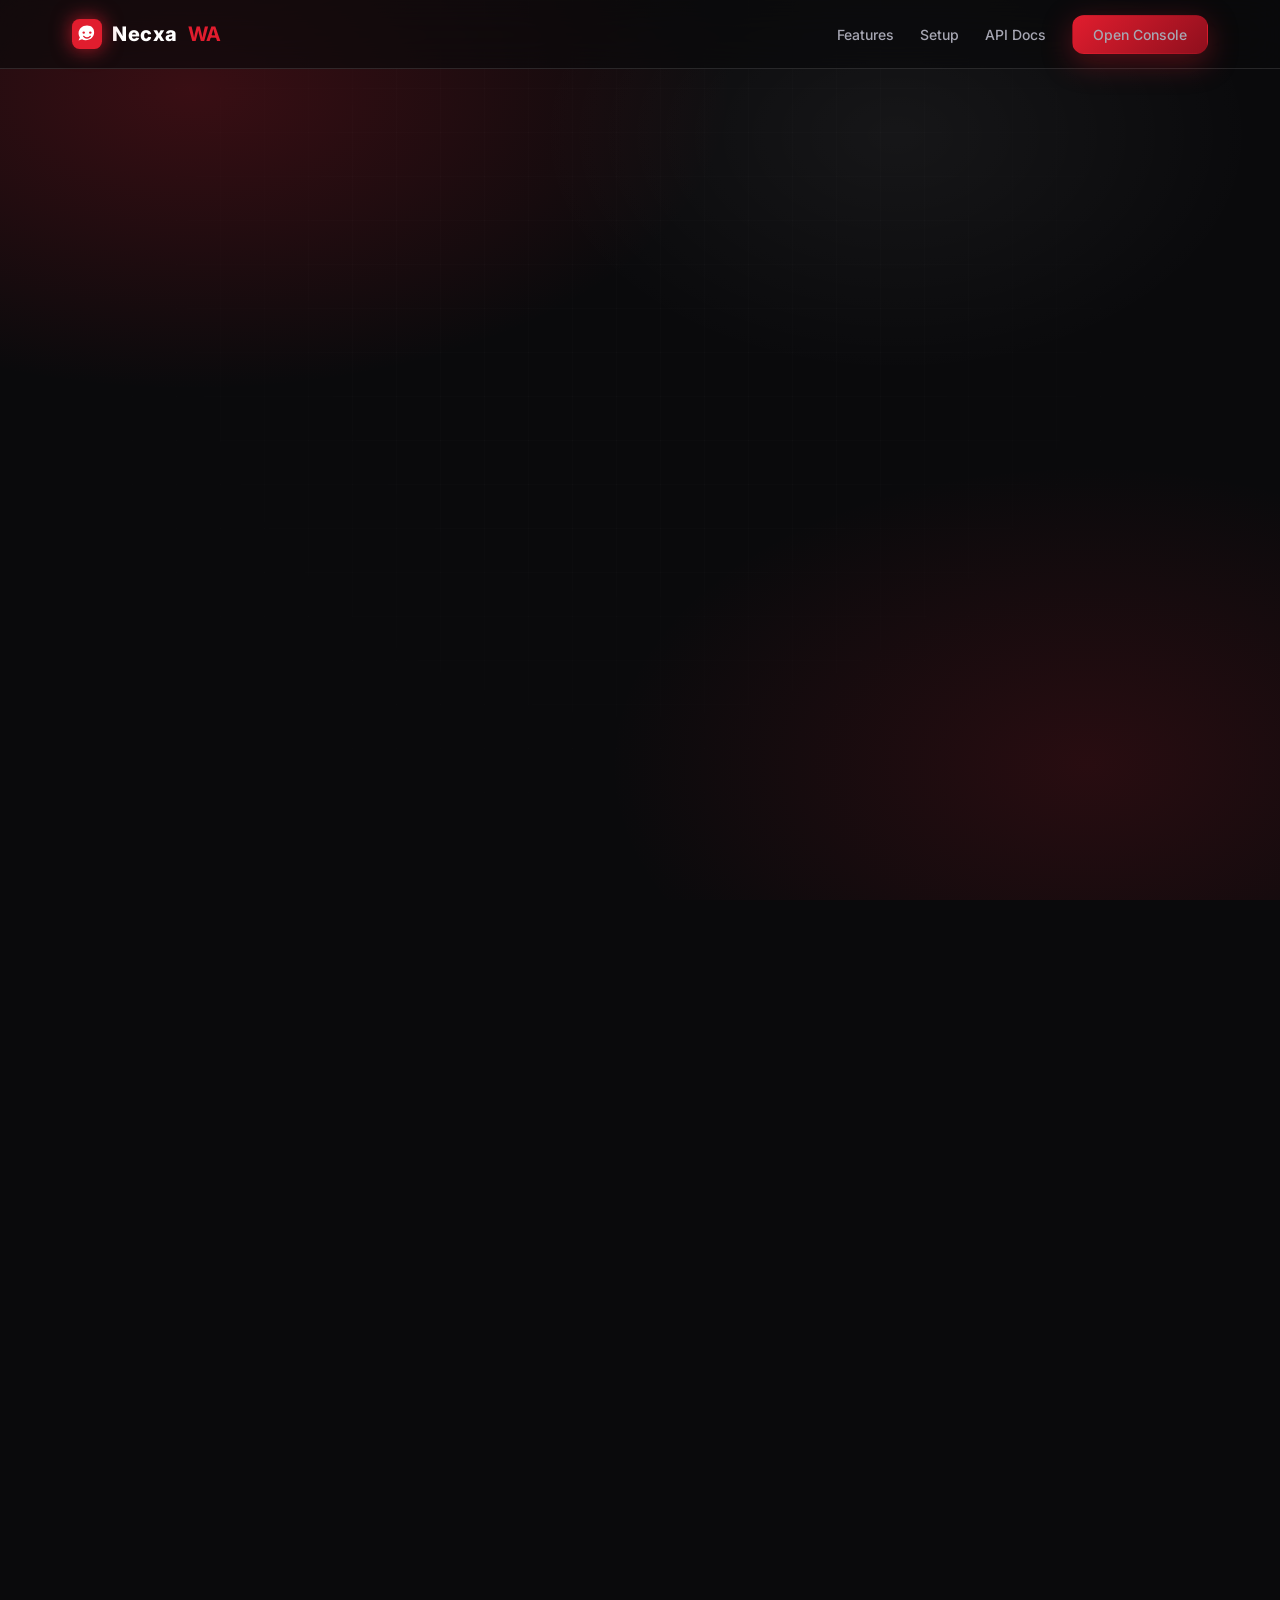
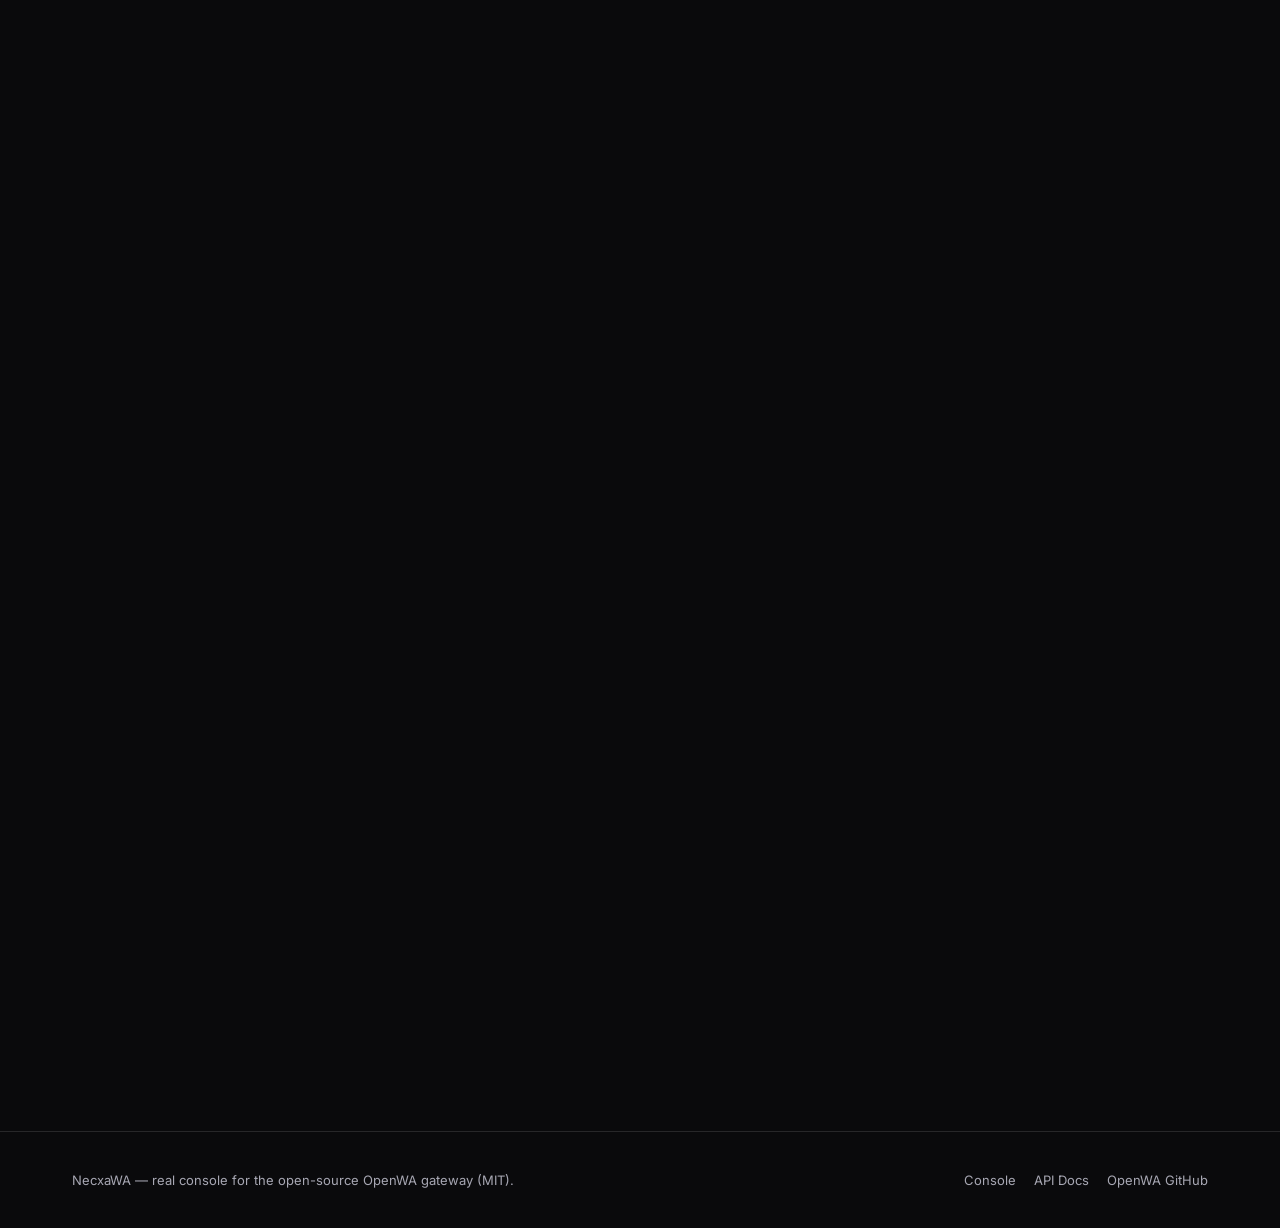
==== commit 1e53d9a4: "real NecxaWA console: index.html" ====
--- a/index.html
+++ b/index.html
@@ -3,242 +3,108 @@
 <head>
 <meta charset="UTF-8">
 <meta name="viewport" content="width=device-width, initial-scale=1.0">
-<title>NecxaWA — WhatsApp Automation Platform</title>
-<meta name="description" content="NecxaWA is a premium self-hosted WhatsApp automation platform. 160+ REST APIs, multi-session, auto-reply bots, bulk messaging and more.">
+<title>NecxaWA — Self-Hosted WhatsApp API Gateway Console</title>
+<meta name="description" content="NecxaWA is a real, working console for the OpenWA WhatsApp API gateway. Run the backend with Docker, pair with QR, and send messages through a real REST API.">
 <link rel="preconnect" href="https://fonts.googleapis.com">
-<link rel="preconnect" href="https://fonts.gstatic.com" crossorigin>
-<link href="https://fonts.googleapis.com/css2?family=Inter:wght@400;500;600;700&family=Space+Grotesk:wght@500;600;700&family=JetBrains+Mono:wght@400;500&display=swap" rel="stylesheet">
+<link href="https://fonts.googleapis.com/css2?family=Inter:wght@400;500;600;700;800&family=JetBrains+Mono:wght@400;600&display=swap" rel="stylesheet">
 <link rel="stylesheet" href="css/style.css">
-<link rel="icon" href="data:image/svg+xml,<svg xmlns='http://www.w3.org/2000/svg' viewBox='0 0 24 24' fill='none' stroke='%23e8212d' stroke-width='2.4' stroke-linecap='round' stroke-linejoin='round'><path d='M21 11.5a8.38 8.38 0 0 1-.9 3.8 8.5 8.5 0 0 1-7.6 4.7 8.38 8.38 0 0 1-3.8-.9L3 21l1.9-5.7a8.38 8.38 0 0 1-.9-3.8 8.5 8.5 0 0 1 4.7-7.6 8.38 8.38 0 0 1 3.8-.9h.5a8.48 8.48 0 0 1 8 8v.5z'/></svg>">
+<link rel="icon" href="data:image/svg+xml,<svg xmlns='http://www.w3.org/2000/svg' viewBox='0 0 32 32'><rect width='32' height='32' rx='8' fill='%23e11d2e'/><path d='M16 7c-5 0-9 3.6-9 8.2 0 1.6.5 3.1 1.4 4.3L7 23l3.7-1.3c1.1.6 2.4 1 3.8 1h.1c5 0 9-3.6 9-8.2S21 7 16 7z' fill='white'/></svg>">
 </head>
 <body>
+<div class="grid-bg"></div>
+<nav><div class="wrap nav-inner">
+  <a class="logo" href="index.html">
+    <svg width="30" height="30" viewBox="0 0 32 32"><rect width="32" height="32" rx="8" fill="#e11d2e"/><path d="M16 7c-5 0-9 3.6-9 8.2 0 1.6.5 3.1 1.4 4.3L7 23l3.7-1.3c1.1.6 2.4 1 3.8 1h.1c5 0 9-3.6 9-8.2S21 7 16 7z" fill="white"/><circle cx="12.5" cy="14.5" r="1.3" fill="#e11d2e"/><circle cx="19.5" cy="14.5" r="1.3" fill="#e11d2e"/><path d="M12.5 18.5c1 1.2 2.2 1.8 3.5 1.8s2.5-.6 3.5-1.8" stroke="#e11d2e" stroke-width="1.4" fill="none" stroke-linecap="round"/></svg>
+    Necxa<b>WA</b>
+  </a>
+  <div class="nav-links">
+    <a href="#features">Features</a>
+    <a href="#setup">Setup</a>
+    <a href="docs.html">API Docs</a>
+    <a class="btn btn-red" href="console.html" style="padding:10px 20px">Open Console</a>
+  </div>
+</div></nav>
 
-<div class="bg-orbs"><div class="orb orb-1"></div><div class="orb orb-2"></div><div class="orb orb-3"></div></div>
-<div class="grid-overlay"></div>
-
-<!-- ============ NAVBAR ============ -->
-<nav class="nav" id="nav">
-  <div class="nav-inner">
-    <a href="index.html" class="logo">
-      <span class="logo-mark"><svg viewBox="0 0 24 24" fill="none" stroke-width="2.2" stroke-linecap="round" stroke-linejoin="round"><path d="M21 11.5a8.38 8.38 0 0 1-.9 3.8 8.5 8.5 0 0 1-7.6 4.7 8.38 8.38 0 0 1-3.8-.9L3 21l1.9-5.7a8.38 8.38 0 0 1-.9-3.8 8.5 8.5 0 0 1 4.7-7.6 8.38 8.38 0 0 1 3.8-.9h.5a8.48 8.48 0 0 1 8 8v.5z"/></svg></span>
-      <span>Necxa<em>WA</em></span>
-    </a>
-    <div class="nav-links" id="navLinks">
-      <a href="#features">Features</a>
-      <a href="#how">How it works</a>
-      <a href="docs.html">API Docs</a>
-      <a href="#pricing">Pricing</a>
-      <a href="#faq">FAQ</a>
-    </div>
-    <div class="nav-cta">
-      <a href="dashboard.html" class="btn btn-ghost btn-sm">Dashboard</a>
-      <a href="#cta" class="btn btn-primary btn-sm">Get Started</a>
-      <button class="hamburger" id="hamburger" aria-label="Menu"><svg viewBox="0 0 24 24" fill="none" stroke-width="2" stroke-linecap="round"><line x1="4" y1="7" x2="20" y2="7"/><line x1="4" y1="12" x2="20" y2="12"/><line x1="4" y1="17" x2="20" y2="17"/></svg></button>
-    </div>
-  </div>
-</nav>
-
-<!-- ============ HERO ============ -->
-<header class="hero">
-  <div class="container hero-grid">
-    <div>
-      <span class="eyebrow reveal"><span class="dot"></span>Self-hosted WhatsApp API Gateway</span>
-      <h1 class="reveal reveal-d1">WhatsApp Automation,<br><span class="grad-text">Reimagined.</span></h1>
-      <p class="lead reveal reveal-d2">NecxaWA turns any server into a full WhatsApp automation engine — 160+ REST APIs, multi-session support, auto-reply bots and bulk messaging. No vendor lock-in. No per-message fees.</p>
-      <div class="hero-ctas reveal reveal-d3">
-        <a href="#cta" class="btn btn-primary"><svg viewBox="0 0 24 24" fill="none" stroke="currentColor" stroke-width="2" stroke-linecap="round" stroke-linejoin="round"><polygon points="13 2 3 14 12 14 11 22 21 10 12 10 13 2"/></svg>Start Automating</a>
-        <a href="docs.html" class="btn btn-ghost"><svg viewBox="0 0 24 24" fill="none" stroke="currentColor" stroke-width="2" stroke-linecap="round" stroke-linejoin="round"><polyline points="16 18 22 12 16 6"/><polyline points="8 6 2 12 8 18"/></svg>Explore the API</a>
-      </div>
-      <div class="hero-stats reveal reveal-d3">
-        <div class="hstat"><b><span data-count="160">0</span><i>+</i></b><span>REST endpoints</span></div>
-        <div class="hstat"><b><span data-count="24">0</span></b><span>API groups</span></div>
-        <div class="hstat"><b>100<i>%</i></b><span>Open source</span></div>
-      </div>
-    </div>
-    <div class="hero-visual reveal reveal-d2">
-      <div class="float-card glass fc-1"><span class="ic"><svg viewBox="0 0 24 24" fill="none" stroke-width="2" stroke-linecap="round" stroke-linejoin="round"><path d="M22 11.08V12a10 10 0 1 1-5.93-9.14"/><polyline points="22 4 12 14.01 9 11.01"/></svg></span><span>Message delivered<small>session-01 · just now</small></span></div>
-      <div class="hero-img-wrap"><img src="assets/img/hero-visual.jpg" alt="NecxaWA automation visual"></div>
-      <div class="float-card glass fc-2"><span class="ic"><svg viewBox="0 0 24 24" fill="none" stroke-width="2" stroke-linecap="round" stroke-linejoin="round"><polygon points="13 2 3 14 12 14 11 22 21 10 12 10 13 2"/></svg></span><span>Auto-reply fired<small>rule "pricing" matched</small></span></div>
-    </div>
+<header class="hero wrap">
+  <div class="pill reveal"><span class="dot"></span> Real working build — powered by the open-source OpenWA gateway</div>
+  <h1 class="reveal">WhatsApp automation,<br><span class="grad">self-hosted &amp; real.</span></h1>
+  <p class="reveal">NecxaWA is a real console for the OpenWA WhatsApp API gateway. Run the backend on your own machine or server with Docker, pair your WhatsApp with a QR code, and send messages, media and webhooks through a genuine REST API — no fake simulations.</p>
+  <div class="hero-cta reveal">
+    <a class="btn btn-red" href="console.html">Launch Console
+      <svg width="16" height="16" viewBox="0 0 24 24" fill="none" stroke="currentColor" stroke-width="2.4"><path d="M5 12h14M13 6l6 6-6 6"/></svg></a>
+    <a class="btn btn-ghost" href="#setup">Self-host in 5 minutes</a>
   </div>
 </header>
 
-<!-- ============ MARQUEE ============ -->
-<div class="marquee"><div class="marquee-track" id="marqueeTrack">
-  <span><svg viewBox="0 0 24 24" fill="none" stroke-width="2"><polygon points="13 2 3 14 12 14 11 22 21 10 12 10 13 2"/></svg>160+ REST APIs</span>
-  <span><svg viewBox="0 0 24 24" fill="none" stroke-width="2"><polygon points="13 2 3 14 12 14 11 22 21 10 12 10 13 2"/></svg>Multi-Session</span>
-  <span><svg viewBox="0 0 24 24" fill="none" stroke-width="2"><polygon points="13 2 3 14 12 14 11 22 21 10 12 10 13 2"/></svg>Auto-Reply Bots</span>
-  <span><svg viewBox="0 0 24 24" fill="none" stroke-width="2"><polygon points="13 2 3 14 12 14 11 22 21 10 12 10 13 2"/></svg>Bulk Messaging</span>
-  <span><svg viewBox="0 0 24 24" fill="none" stroke-width="2"><polygon points="13 2 3 14 12 14 11 22 21 10 12 10 13 2"/></svg>Webhooks</span>
-  <span><svg viewBox="0 0 24 24" fill="none" stroke-width="2"><polygon points="13 2 3 14 12 14 11 22 21 10 12 10 13 2"/></svg>Docker Native</span>
-</div></div>
-
-<!-- ============ FEATURES ============ -->
-<section id="features">
-  <div class="container">
-    <div class="center reveal">
-      <span class="eyebrow"><span class="dot"></span>Capabilities</span>
-      <h2 class="section-title">Everything you need to<br><span class="grad-text">automate WhatsApp</span></h2>
-      <p class="section-sub">A complete messaging infrastructure — from simple API calls to full chatbot workflows.</p>
+<section id="features"><div class="wrap">
+  <h2 class="sec-title reveal">What you actually get</h2>
+  <p class="sec-sub reveal">Everything below talks to a real OpenWA backend over its documented REST API. Nothing is simulated.</p>
+  <div class="cards">
+    <div class="card glass reveal">
+      <div class="icon"><svg width="22" height="22" viewBox="0 0 24 24" fill="none" stroke="#ff6b7a" stroke-width="2"><rect x="3" y="4" width="18" height="14" rx="3"/><path d="M8 21h8M12 18v3"/></svg></div>
+      <h3>Real session pairing</h3><p>Create a WhatsApp session and pair it by scanning a live QR code served by the backend — or use an 8-digit pairing code. Same flow as WhatsApp Web.</p>
     </div>
-    <div class="feat-grid">
-      <div class="feat-card glass reveal"><div class="feat-ic"><svg viewBox="0 0 24 24" fill="none" stroke-width="2" stroke-linecap="round" stroke-linejoin="round"><rect x="2" y="4" width="20" height="14" rx="2"/><path d="M8 22h8M12 18v4"/></svg></div><h3>Multi-Session Engine</h3><p>Run multiple WhatsApp numbers concurrently on a single instance. Isolate sessions per client, team or brand.</p></div>
-      <div class="feat-card glass reveal reveal-d1"><div class="feat-ic"><svg viewBox="0 0 24 24" fill="none" stroke-width="2" stroke-linecap="round" stroke-linejoin="round"><polygon points="13 2 3 14 12 14 11 22 21 10 12 10 13 2"/></svg></div><h3>Auto-Reply Bots</h3><p>Keyword-based automation rules with instant responses. Build FAQ bots and lead responders in minutes.</p></div>
-      <div class="feat-card glass reveal reveal-d2"><div class="feat-ic"><svg viewBox="0 0 24 24" fill="none" stroke-width="2" stroke-linecap="round" stroke-linejoin="round"><path d="M22 2 11 13M22 2l-7 20-4-9-9-4 20-7z"/></svg></div><h3>Bulk Messaging</h3><p>Queue thousands of messages with rate control, templates and live delivery progress tracking.</p></div>
-      <div class="feat-card glass reveal"><div class="feat-ic"><svg viewBox="0 0 24 24" fill="none" stroke-width="2" stroke-linecap="round" stroke-linejoin="round"><path d="M10 13a5 5 0 0 0 7.54.54l3-3a5 5 0 0 0-7.07-7.07l-1.72 1.71"/><path d="M14 11a5 5 0 0 0-7.54-.54l-3 3a5 5 0 0 0 7.07 7.07l1.71-1.71"/></svg></div><h3>Real-time Webhooks</h3><p>Get instant HTTP callbacks for incoming messages, delivery receipts and session events.</p></div>
-      <div class="feat-card glass reveal reveal-d1"><div class="feat-ic"><svg viewBox="0 0 24 24" fill="none" stroke-width="2" stroke-linecap="round" stroke-linejoin="round"><polyline points="16 18 22 12 16 6"/><polyline points="8 6 2 12 8 18"/></svg></div><h3>160+ REST APIs</h3><p>Messages, groups, contacts, catalogs, polls, stickers, locations — every WhatsApp primitive as an endpoint.</p></div>
-      <div class="feat-card glass reveal reveal-d2"><div class="feat-ic"><svg viewBox="0 0 24 24" fill="none" stroke-width="2" stroke-linecap="round" stroke-linejoin="round"><path d="M12 22s8-4 8-10V5l-8-3-8 3v7c0 6 8 10 8 10z"/></svg></div><h3>Scoped API Keys</h3><p>Session-scoped and chat-scoped tokens. Give each agent or integration access to only what it needs.</p></div>
+    <div class="card glass reveal">
+      <div class="icon"><svg width="22" height="22" viewBox="0 0 24 24" fill="none" stroke="#ff6b7a" stroke-width="2"><path d="M22 2L11 13M22 2l-7 20-4-9-9-4 20-7z"/></svg></div>
+      <h3>Real message sending</h3><p>Send text, images, documents, audio, video, stickers, locations, polls and contacts through real <span class="mono">POST /messages/send-*</span> endpoints.</p>
+    </div>
+    <div class="card glass reveal">
+      <div class="icon"><svg width="22" height="22" viewBox="0 0 24 24" fill="none" stroke="#ff6b7a" stroke-width="2"><path d="M17 21v-2a4 4 0 00-4-4H5a4 4 0 00-4 4v2"/><circle cx="9" cy="7" r="4"/><path d="M23 21v-2a4 4 0 00-3-3.87M16 3.13a4 4 0 010 7.75"/></svg></div>
+      <h3>Chats &amp; contacts</h3><p>List real chats from the paired account, check whether a number is on WhatsApp, and read message history per chat.</p>
+    </div>
+    <div class="card glass reveal">
+      <div class="icon"><svg width="22" height="22" viewBox="0 0 24 24" fill="none" stroke="#ff6b7a" stroke-width="2"><path d="M13 2L3 14h7l-1 8 10-12h-7l1-8z"/></svg></div>
+      <h3>Webhooks</h3><p>Register real webhook URLs per session and receive live events for inbound messages, status changes and delivery updates.</p>
+    </div>
+    <div class="card glass reveal">
+      <div class="icon"><svg width="22" height="22" viewBox="0 0 24 24" fill="none" stroke="#ff6b7a" stroke-width="2"><rect x="3" y="11" width="18" height="10" rx="2"/><path d="M7 11V7a5 5 0 0110 0v4"/></svg></div>
+      <h3>API-key security</h3><p>Every request is authenticated with an <span class="mono">X-API-Key</span> header. Keys are created and revoked from the backend; the console never hardcodes secrets.</p>
+    </div>
+    <div class="card glass reveal">
+      <div class="icon"><svg width="22" height="22" viewBox="0 0 24 24" fill="none" stroke="#ff6b7a" stroke-width="2"><path d="M12 2L2 7l10 5 10-5-10-5zM2 17l10 5 10-5M2 12l10 5 10-5"/></svg></div>
+      <h3>100% free software</h3><p>OpenWA is MIT-licensed and this console is static — host it on GitHub Pages for free, run the backend on your own hardware with Docker.</p>
     </div>
   </div>
-</section>
+</div></section>
 
-<!-- ============ HOW IT WORKS ============ -->
-<section id="how" style="background:rgba(255,255,255,.012); border-top:1px solid var(--border); border-bottom:1px solid var(--border);">
-  <div class="container">
-    <div class="center reveal">
-      <span class="eyebrow"><span class="dot"></span>Getting started</span>
-      <h2 class="section-title">Live in <span class="grad-text">three steps</span></h2>
-      <p class="section-sub">From zero to automated WhatsApp messaging in under ten minutes.</p>
+<section id="setup"><div class="wrap">
+  <h2 class="sec-title reveal">Go live in 5 minutes</h2>
+  <p class="sec-sub reveal">The console on this page is a static frontend. The real engine is OpenWA, which you run yourself — free, on your own machine or any server.</p>
+  <div class="steps">
+    <div class="step glass reveal"><div class="num">01</div>
+      <h3>Run the OpenWA backend</h3><p>Docker only. The API starts on port 2785.</p>
+      <code>git clone https://github.com/rmyndharis/OpenWA
+cd OpenWA
+docker compose up -d</code>
     </div>
-    <div class="steps">
-      <div class="step-card glass reveal"><div class="step-num">01</div><h3>Deploy the engine</h3><p>Launch the OpenWA gateway on your server with a single command:</p><p style="margin-top:12px"><code>docker compose up -d</code></p></div>
-      <div class="step-card glass reveal reveal-d1"><div class="step-num">02</div><h3>Scan &amp; connect</h3><p>Open the dashboard, scan the QR code with WhatsApp on your phone — your session pairs instantly.</p></div>
-      <div class="step-card glass reveal reveal-d2"><div class="step-num">03</div><h3>Automate everything</h3><p>Call the REST API, set auto-reply rules and webhooks. Messages start flowing immediately.</p></div>
+    <div class="step glass reveal"><div class="num">02</div>
+      <h3>Copy your API key</h3><p>On first boot OpenWA prints a random admin key. Grab it from the logs.</p>
+      <code>docker logs openwa-api 2>&1 | grep -i "api key"</code>
+    </div>
+    <div class="step glass reveal"><div class="num">03</div>
+      <h3>Connect this console</h3><p>Open the console, paste <span class="mono">http://localhost:2785</span> and your API key, hit Test — then create a session and scan the QR.</p>
+      <code>Console → Connection → Test connection</code>
     </div>
   </div>
-</section>
+  <div class="glass reveal" style="margin-top:26px;padding:26px">
+    <h3 style="margin-bottom:10px">Want it online 24/7?</h3>
+    <p style="color:var(--muted);font-size:14px;line-height:1.7">Run the same <span class="mono">docker compose up -d</span> on any always-on machine — a home server, or a free-tier VPS such as Oracle Cloud's Always Free VM. Then point this console at <span class="mono">https://your-server:2785</span> (put a reverse proxy with TLS in front, and set <span class="mono">CORS_ORIGINS</span> to this site's URL). The console itself stays free on GitHub Pages forever.</p>
+  </div>
+  <div class="alert alert-amber reveal" style="margin-top:20px">
+    <b>Fair warning:</b> this automates WhatsApp Web, which is unofficial. WhatsApp may restrict numbers that send bulk or spammy traffic. Use your own number, warm it up gradually, and only message people who expect your messages.
+  </div>
+</div></section>
 
-<!-- ============ CODE PREVIEW ============ -->
-<section id="api-preview">
-  <div class="container">
-    <div class="center reveal" style="margin-bottom:54px">
-      <span class="eyebrow"><span class="dot"></span>Developer first</span>
-      <h2 class="section-title">One API call.<br><span class="grad-text">Message sent.</span></h2>
-      <p class="section-sub">Simple, predictable REST. Full reference with examples in five languages in the docs.</p>
-    </div>
-    <div class="term reveal" style="max-width:860px; margin:0 auto">
-      <div class="term-bar"><span class="d" style="background:#ff5f57"></span><span class="d" style="background:#febc2e"></span><span class="d" style="background:#28c840"></span><span class="t">send-message — NecxaWA API</span></div>
-      <div class="code-tabs" data-tabs="preview">
-        <button class="active" data-tab="curl">cURL</button>
-        <button data-tab="js">JavaScript</button>
-        <button data-tab="py">Python</button>
-        <button data-tab="php">PHP</button>
-      </div>
-      <div class="code-body" data-bodies="preview">
-<pre class="active" data-body="curl"><span class="c"># Send a WhatsApp text message</span>
-curl -X <span class="k">POST</span> http://localhost:3000/api/sessions/<span class="n">{sessionId}</span>/messages/send-text \
-  -H <span class="s">"x-api-key: YOUR_API_KEY"</span> \
-  -H <span class="s">"Content-Type: application/json"</span> \
-  -d <span class="s">'{"to": "919876543210", "text": "Hello from NecxaWA!"}'</span></pre>
-<pre data-body="js"><span class="k">await</span> <span class="f">fetch</span>(<span class="s">`http://localhost:3000/api/sessions/${sessionId}/messages/send-text`</span>, {
-  method: <span class="s">'POST'</span>,
-  headers: { <span class="s">'x-api-key'</span>: API_KEY, <span class="s">'Content-Type'</span>: <span class="s">'application/json'</span> },
-  body: JSON.<span class="f">stringify</span>({ to: <span class="s">'919876543210'</span>, text: <span class="s">'Hello from NecxaWA!'</span> })
-});</pre>
-<pre data-body="py"><span class="k">import</span> requests
+<section><div class="wrap" style="text-align:center">
+  <h2 class="sec-title reveal">Ready to pair your WhatsApp?</h2>
+  <p class="sec-sub reveal">Backend running? Open the console and scan your first QR.</p>
+  <a class="btn btn-red reveal" href="console.html" style="font-size:16px;padding:15px 34px">Open NecxaWA Console</a>
+</div></section>
 
-requests.<span class="f">post</span>(
-  <span class="s">f"http://localhost:3000/api/sessions/{session_id}/messages/send-text"</span>,
-  headers={<span class="s">"x-api-key"</span>: API_KEY},
-  json={<span class="s">"to"</span>: <span class="s">"919876543210"</span>, <span class="s">"text"</span>: <span class="s">"Hello from NecxaWA!"</span>},
-)</pre>
-<pre data-body="php">$ch = <span class="f">curl_init</span>(<span class="s">"http://localhost:3000/api/sessions/$sessionId/messages/send-text"</span>);
-<span class="f">curl_setopt</span>($ch, CURLOPT_HTTPHEADER, [<span class="s">"x-api-key: $apiKey"</span>, <span class="s">"Content-Type: application/json"</span>]);
-<span class="f">curl_setopt</span>($ch, CURLOPT_POSTFIELDS, <span class="f">json_encode</span>([<span class="s">'to'</span> => <span class="s">'919876543210'</span>, <span class="s">'text'</span> => <span class="s">'Hello from NecxaWA!'</span>]));</pre>
-      </div>
-      <button class="copy-btn" data-copy="preview"><svg viewBox="0 0 24 24" fill="none" stroke="currentColor" stroke-width="2" stroke-linecap="round" stroke-linejoin="round"><rect x="9" y="9" width="13" height="13" rx="2"/><path d="M5 15H4a2 2 0 0 1-2-2V4a2 2 0 0 1 2-2h9a2 2 0 0 1 2 2v1"/></svg><span>Copy code</span></button>
-      <div style="padding:0 18px 22px"><a href="docs.html" class="btn btn-ghost btn-sm">Full API reference<svg viewBox="0 0 24 24" fill="none" stroke="currentColor" stroke-width="2" stroke-linecap="round" stroke-linejoin="round"><line x1="5" y1="12" x2="19" y2="12"/><polyline points="12 5 19 12 12 19"/></svg></a></div>
-    </div>
-  </div>
-</section>
-
-<!-- ============ SHOWCASE ============ -->
-<section>
-  <div class="container split">
-    <div class="reveal">
-      <span class="eyebrow"><span class="dot"></span>Command center</span>
-      <h2 class="section-title">A dashboard that feels<br><span class="grad-text">like mission control</span></h2>
-      <p class="section-sub">Manage sessions, watch live chats, build bots and track every message — from one glassmorphic command center.</p>
-      <ul class="check-list">
-        <li><span class="ck"><svg viewBox="0 0 24 24" fill="none" stroke-width="2.5" stroke-linecap="round" stroke-linejoin="round"><polyline points="20 6 9 17 4 12"/></svg></span>Live chat inbox with real-time message sync</li>
-        <li><span class="ck"><svg viewBox="0 0 24 24" fill="none" stroke-width="2.5" stroke-linecap="round" stroke-linejoin="round"><polyline points="20 6 9 17 4 12"/></svg></span>Visual auto-reply rule builder, no code needed</li>
-        <li><span class="ck"><svg viewBox="0 0 24 24" fill="none" stroke-width="2.5" stroke-linecap="round" stroke-linejoin="round"><polyline points="20 6 9 17 4 12"/></svg></span>Bulk campaigns with queueing and delivery logs</li>
-        <li><span class="ck"><svg viewBox="0 0 24 24" fill="none" stroke-width="2.5" stroke-linecap="round" stroke-linejoin="round"><polyline points="20 6 9 17 4 12"/></svg></span>Session health monitoring and scoped API keys</li>
-      </ul>
-      <div style="margin-top:34px"><a href="dashboard.html" class="btn btn-primary">Open live dashboard<svg viewBox="0 0 24 24" fill="none" stroke="currentColor" stroke-width="2" stroke-linecap="round" stroke-linejoin="round"><line x1="5" y1="12" x2="19" y2="12"/><polyline points="12 5 19 12 12 19"/></svg></a></div>
-    </div>
-    <div class="split-img reveal reveal-d1"><img src="assets/img/dashboard-preview.jpg" alt="NecxaWA dashboard preview"></div>
-  </div>
-</section>
-
-<!-- ============ PRICING ============ -->
-<section id="pricing" style="background:rgba(255,255,255,.012); border-top:1px solid var(--border); border-bottom:1px solid var(--border);">
-  <div class="container">
-    <div class="center reveal">
-      <span class="eyebrow"><span class="dot"></span>Pricing</span>
-      <h2 class="section-title">Simple, honest <span class="grad-text">pricing</span></h2>
-      <p class="section-sub">Self-host free forever. Pay only when you need managed infrastructure.</p>
-    </div>
-    <div class="price-grid">
-      <div class="price-card glass reveal"><h3>Community</h3><p class="pdesc">For developers and tinkerers.</p><div class="price">₹0<small> / forever</small></div><ul class="price-list"><li><svg viewBox="0 0 24 24" fill="none" stroke-width="2.5" stroke-linecap="round"><polyline points="20 6 9 17 4 12"/></svg>Full open-source engine</li><li><svg viewBox="0 0 24 24" fill="none" stroke-width="2.5" stroke-linecap="round"><polyline points="20 6 9 17 4 12"/></svg>160+ REST endpoints</li><li><svg viewBox="0 0 24 24" fill="none" stroke-width="2.5" stroke-linecap="round"><polyline points="20 6 9 17 4 12"/></svg>2 WhatsApp sessions</li><li><svg viewBox="0 0 24 24" fill="none" stroke-width="2.5" stroke-linecap="round"><polyline points="20 6 9 17 4 12"/></svg>Community support</li></ul><a href="#cta" class="btn btn-ghost" style="justify-content:center">Get started</a></div>
-      <div class="price-card glass popular reveal reveal-d1"><span class="pop-tag">Most popular</span><h3>Professional</h3><p class="pdesc">For businesses going live.</p><div class="price">₹999<small> / month</small></div><ul class="price-list"><li><svg viewBox="0 0 24 24" fill="none" stroke-width="2.5" stroke-linecap="round"><polyline points="20 6 9 17 4 12"/></svg>Everything in Community</li><li><svg viewBox="0 0 24 24" fill="none" stroke-width="2.5" stroke-linecap="round"><polyline points="20 6 9 17 4 12"/></svg>Unlimited sessions</li><li><svg viewBox="0 0 24 24" fill="none" stroke-width="2.5" stroke-linecap="round"><polyline points="20 6 9 17 4 12"/></svg>Managed cloud hosting</li><li><svg viewBox="0 0 24 24" fill="none" stroke-width="2.5" stroke-linecap="round"><polyline points="20 6 9 17 4 12"/></svg>Priority support</li><li><svg viewBox="0 0 24 24" fill="none" stroke-width="2.5" stroke-linecap="round"><polyline points="20 6 9 17 4 12"/></svg>Uptime SLA 99.9%</li></ul><a href="#cta" class="btn btn-primary" style="justify-content:center">Go Professional</a></div>
-      <div class="price-card glass reveal reveal-d2"><h3>Enterprise</h3><p class="pdesc">For scale and compliance.</p><div class="price">Custom</div><ul class="price-list"><li><svg viewBox="0 0 24 24" fill="none" stroke-width="2.5" stroke-linecap="round"><polyline points="20 6 9 17 4 12"/></svg>Everything in Professional</li><li><svg viewBox="0 0 24 24" fill="none" stroke-width="2.5" stroke-linecap="round"><polyline points="20 6 9 17 4 12"/></svg>Dedicated infrastructure</li><li><svg viewBox="0 0 24 24" fill="none" stroke-width="2.5" stroke-linecap="round"><polyline points="20 6 9 17 4 12"/></svg>SSO &amp; audit logs</li><li><svg viewBox="0 0 24 24" fill="none" stroke-width="2.5" stroke-linecap="round"><polyline points="20 6 9 17 4 12"/></svg>Dedicated success manager</li></ul><a href="#cta" class="btn btn-ghost" style="justify-content:center">Contact sales</a></div>
-    </div>
-  </div>
-</section>
-
-<!-- ============ FAQ ============ -->
-<section id="faq">
-  <div class="container">
-    <div class="center reveal">
-      <span class="eyebrow"><span class="dot"></span>FAQ</span>
-      <h2 class="section-title">Questions, <span class="grad-text">answered</span></h2>
-    </div>
-    <div class="faq-wrap">
-      <div class="faq-item glass reveal"><button class="faq-q">Is NecxaWA an official WhatsApp product?<span class="pl"><svg viewBox="0 0 24 24" fill="none" stroke-width="2.2" stroke-linecap="round"><line x1="12" y1="5" x2="12" y2="19"/><line x1="5" y1="12" x2="19" y2="12"/></svg></span></button><div class="faq-a"><p>No. NecxaWA is built on the open-source OpenWA gateway, which automates WhatsApp via the web protocol. It is not affiliated with or endorsed by WhatsApp/Meta. Use responsibly — aggressive bulk messaging can lead to number restrictions.</p></div></div>
-      <div class="faq-item glass reveal"><button class="faq-q">Do I need my own server?<span class="pl"><svg viewBox="0 0 24 24" fill="none" stroke-width="2.2" stroke-linecap="round"><line x1="12" y1="5" x2="12" y2="19"/><line x1="5" y1="12" x2="19" y2="12"/></svg></span></button><div class="faq-a"><p>For the Community plan, yes — any VPS or machine with Docker works, and setup takes one command. The Professional plan includes fully managed hosting so you never touch a server.</p></div></div>
-      <div class="faq-item glass reveal"><button class="faq-q">How many WhatsApp numbers can I connect?<span class="pl"><svg viewBox="0 0 24 24" fill="none" stroke-width="2.2" stroke-linecap="round"><line x1="12" y1="5" x2="12" y2="19"/><line x1="5" y1="12" x2="19" y2="12"/></svg></span></button><div class="faq-a"><p>The engine supports multiple concurrent sessions on one instance. Community allows 2 sessions; Professional and Enterprise are unlimited.</p></div></div>
-      <div class="faq-item glass reveal"><button class="faq-q">Can I build chatbots with it?<span class="pl"><svg viewBox="0 0 24 24" fill="none" stroke-width="2.2" stroke-linecap="round"><line x1="12" y1="5" x2="12" y2="19"/><line x1="5" y1="12" x2="19" y2="12"/></svg></span></button><div class="faq-a"><p>Yes. Use automation rules for keyword-based replies, webhooks for custom logic in any language, or plug in Typebot and Chatwoot for full conversational flows.</p></div></div>
-      <div class="faq-item glass reveal"><button class="faq-q">Is my data private?<span class="pl"><svg viewBox="0 0 24 24" fill="none" stroke-width="2.2" stroke-linecap="round"><line x1="12" y1="5" x2="12" y2="19"/><line x1="5" y1="12" x2="19" y2="12"/></svg></span></button><div class="faq-a"><p>Completely self-hosted means your messages never pass through our servers. Scoped API keys let you limit every integration to exactly the sessions and chats it needs.</p></div></div>
-    </div>
-  </div>
-</section>
-
-<!-- ============ CTA ============ -->
-<section id="cta">
-  <div class="container">
-    <div class="cta-box glass-strong reveal">
-      <h2>Ready to automate<br><span class="grad-text">your WhatsApp?</span></h2>
-      <p>Deploy in minutes. Send your first automated message today.</p>
-      <div class="row">
-        <a href="docs.html" class="btn btn-primary"><svg viewBox="0 0 24 24" fill="none" stroke="currentColor" stroke-width="2" stroke-linecap="round" stroke-linejoin="round"><polygon points="13 2 3 14 12 14 11 22 21 10 12 10 13 2"/></svg>Start building free</a>
-        <a href="dashboard.html" class="btn btn-ghost">View dashboard</a>
-      </div>
-    </div>
-  </div>
-</section>
-
-<!-- ============ FOOTER ============ -->
-<footer>
-  <div class="container">
-    <div class="foot-grid">
-      <div>
-        <a href="index.html" class="logo"><span class="logo-mark"><svg viewBox="0 0 24 24" fill="none" stroke-width="2.2" stroke-linecap="round" stroke-linejoin="round"><path d="M21 11.5a8.38 8.38 0 0 1-.9 3.8 8.5 8.5 0 0 1-7.6 4.7 8.38 8.38 0 0 1-3.8-.9L3 21l1.9-5.7a8.38 8.38 0 0 1-.9-3.8 8.5 8.5 0 0 1 4.7-7.6 8.38 8.38 0 0 1 3.8-.9h.5a8.48 8.48 0 0 1 8 8v.5z"/></svg></span><span>Necxa<em>WA</em></span></a>
-        <p>The premium self-hosted WhatsApp automation platform. Built on the open-source OpenWA gateway.</p>
-        <div class="socials" style="margin-top:20px">
-          <a href="#" aria-label="GitHub"><svg viewBox="0 0 24 24" fill="none" stroke-width="2" stroke-linecap="round" stroke-linejoin="round"><path d="M9 19c-5 1.5-5-2.5-7-3m14 6v-3.87a3.37 3.37 0 0 0-.94-2.61c3.14-.35 6.44-1.54 6.44-7A5.44 5.44 0 0 0 20 4.77 5.07 5.07 0 0 0 19.91 1S18.73.65 16 2.48a13.38 13.38 0 0 0-7 0C6.27.65 5.09 1 5.09 1A5.07 5.07 0 0 0 5 4.77a5.44 5.44 0 0 0-1.5 3.78c0 5.42 3.3 6.61 6.44 7A3.37 3.37 0 0 0 9 18.13V22"/></svg></a>
-          <a href="#" aria-label="X"><svg viewBox="0 0 24 24" fill="none" stroke-width="2" stroke-linecap="round" stroke-linejoin="round"><path d="M4 4l16 16M20 4L4 20"/></svg></a>
-          <a href="#" aria-label="Discord"><svg viewBox="0 0 24 24" fill="none" stroke-width="2" stroke-linecap="round" stroke-linejoin="round"><path d="M21 11.5a8.38 8.38 0 0 1-.9 3.8 8.5 8.5 0 0 1-7.6 4.7 8.38 8.38 0 0 1-3.8-.9L3 21l1.9-5.7a8.38 8.38 0 0 1-.9-3.8 8.5 8.5 0 0 1 4.7-7.6 8.38 8.38 0 0 1 3.8-.9h.5a8.48 8.48 0 0 1 8 8v.5z"/></svg></a>
-        </div>
-      </div>
-      <div><h4>Product</h4><ul><li><a href="#features">Features</a></li><li><a href="#pricing">Pricing</a></li><li><a href="dashboard.html">Dashboard</a></li><li><a href="docs.html">API Docs</a></li></ul></div>
-      <div><h4>Developers</h4><ul><li><a href="docs.html#auth">Authentication</a></li><li><a href="docs.html#send-text">Send message</a></li><li><a href="docs.html#webhooks">Webhooks</a></li><li><a href="docs.html#automation">Automation</a></li></ul></div>
-      <div><h4>Company</h4><ul><li><a href="#how">How it works</a></li><li><a href="#faq">FAQ</a></li><li><a href="#cta">Contact</a></li></ul></div>
-    </div>
-    <div class="foot-bottom"><span>© 2026 NecxaWA. Built on the open-source OpenWA gateway (MIT).</span><span>Not affiliated with WhatsApp or Meta.</span></div>
-  </div>
-</footer>
-
+<footer><div class="wrap foot">
+  <span>NecxaWA — real console for the open-source <a href="https://github.com/rmyndharis/OpenWA" style="margin:0">OpenWA</a> gateway (MIT).</span>
+  <span><a href="console.html">Console</a><a href="docs.html">API Docs</a><a href="https://github.com/rmyndharis/OpenWA">OpenWA GitHub</a></span>
+</div></footer>
 <script src="js/main.js"></script>
 </body>
 </html>
--- a/css/style.css
+++ b/css/style.css
@@ -1,326 +1,124 @@
-/* ============ NecxaWA — Red / Black / White Glassmorphism Design System ============ */
-:root {
-  --bg: #070709;
-  --bg-2: #0c0c10;
-  --bg-3: #121218;
-  --red: #e8212d;
-  --red-glow: #ff2e3f;
-  --red-deep: #8f1019;
-  --white: #f6f6f8;
-  --muted: #a7a7b3;
-  --muted-2: #6d6d78;
-  --glass: rgba(255, 255, 255, 0.045);
-  --glass-2: rgba(255, 255, 255, 0.07);
-  --border: rgba(255, 255, 255, 0.09);
-  --border-red: rgba(232, 33, 45, 0.35);
-  --radius: 18px;
-  --font-head: 'Space Grotesk', 'Inter', system-ui, sans-serif;
-  --font-body: 'Inter', system-ui, -apple-system, sans-serif;
-  --font-mono: 'JetBrains Mono', 'Fira Code', ui-monospace, monospace;
+/* NecxaWA - red / black / white glassmorphism */
+:root{
+  --red:#e11d2e; --red-dark:#8f0f1d; --black:#0a0a0c; --dark:#121216;
+  --white:#ffffff; --muted:#a7a7b3; --glass:rgba(255,255,255,.06);
+  --stroke:rgba(255,255,255,.12); --radius:18px;
 }
-
-* { margin: 0; padding: 0; box-sizing: border-box; }
-html { scroll-behavior: smooth; }
-body {
-  background: var(--bg);
-  color: var(--white);
-  font-family: var(--font-body);
-  line-height: 1.65;
-  overflow-x: hidden;
-  -webkit-font-smoothing: antialiased;
-}
-::selection { background: var(--red); color: #fff; }
-img { max-width: 100%; display: block; }
-a { color: inherit; text-decoration: none; }
-ul { list-style: none; }
-
-/* Scrollbar */
-::-webkit-scrollbar { width: 10px; }
-::-webkit-scrollbar-track { background: var(--bg); }
-::-webkit-scrollbar-thumb { background: #26262e; border-radius: 8px; }
-::-webkit-scrollbar-thumb:hover { background: var(--red-deep); }
-
-.container { width: min(1200px, 92%); margin: 0 auto; }
-section { padding: 110px 0; position: relative; }
-
-/* ---------- Background FX ---------- */
-.bg-orbs { position: fixed; inset: 0; z-index: -2; overflow: hidden; pointer-events: none; }
-.orb { position: absolute; border-radius: 50%; filter: blur(110px); opacity: 0.5; animation: drift 18s ease-in-out infinite alternate; }
-.orb-1 { width: 520px; height: 520px; background: radial-gradient(circle, rgba(232,33,45,.55), transparent 70%); top: -160px; left: -120px; }
-.orb-2 { width: 460px; height: 460px; background: radial-gradient(circle, rgba(232,33,45,.28), transparent 70%); bottom: -140px; right: -100px; animation-delay: -6s; }
-.orb-3 { width: 300px; height: 300px; background: radial-gradient(circle, rgba(255,255,255,.10), transparent 70%); top: 40%; left: 55%; animation-delay: -12s; }
-@keyframes drift { from { transform: translate(0,0) scale(1); } to { transform: translate(60px, 40px) scale(1.12); } }
-.grid-overlay { position: fixed; inset: 0; z-index: -1; pointer-events: none; opacity: .5;
-  background-image: linear-gradient(rgba(255,255,255,.025) 1px, transparent 1px), linear-gradient(90deg, rgba(255,255,255,.025) 1px, transparent 1px);
-  background-size: 56px 56px;
-  mask-image: radial-gradient(ellipse 90% 70% at 50% 0%, black 30%, transparent 75%);
-}
-
-/* ---------- Typography ---------- */
-h1, h2, h3, h4 { font-family: var(--font-head); line-height: 1.15; letter-spacing: -0.02em; }
-.eyebrow { display: inline-flex; align-items: center; gap: 8px; font-size: 12.5px; font-weight: 600; letter-spacing: .14em; text-transform: uppercase; color: var(--red-glow);
-  background: rgba(232,33,45,.09); border: 1px solid var(--border-red); padding: 7px 16px; border-radius: 100px; margin-bottom: 22px; }
-.eyebrow .dot { width: 7px; height: 7px; border-radius: 50%; background: var(--red-glow); box-shadow: 0 0 12px var(--red-glow); animation: pulse 2s infinite; }
-@keyframes pulse { 0%,100% { opacity: 1; } 50% { opacity: .35; } }
-.section-title { font-size: clamp(30px, 4.4vw, 52px); font-weight: 700; margin-bottom: 18px; }
-.section-sub { color: var(--muted); font-size: 17px; max-width: 640px; }
-.grad-text { background: linear-gradient(100deg, #fff 20%, var(--red-glow) 55%, var(--red) 80%); -webkit-background-clip: text; background-clip: text; color: transparent; }
-.center { text-align: center; }
-.center .section-sub { margin: 0 auto; }
-
-/* ---------- Glass ---------- */
-.glass { background: var(--glass); backdrop-filter: blur(22px); -webkit-backdrop-filter: blur(22px); border: 1px solid var(--border); border-radius: var(--radius); }
-.glass-strong { background: rgba(18,18,24,.72); backdrop-filter: blur(28px); -webkit-backdrop-filter: blur(28px); border: 1px solid var(--border); border-radius: var(--radius); }
-
-/* ---------- Buttons ---------- */
-.btn { display: inline-flex; align-items: center; gap: 10px; font-weight: 600; font-size: 15.5px; padding: 15px 32px; border-radius: 14px; border: 1px solid transparent; cursor: pointer; transition: all .28s cubic-bezier(.2,.7,.3,1); font-family: var(--font-body); }
-.btn svg { width: 18px; height: 18px; }
-.btn-primary { background: linear-gradient(135deg, var(--red-glow), var(--red) 60%, var(--red-deep)); color: #fff; box-shadow: 0 8px 32px rgba(232,33,45,.38), inset 0 1px 0 rgba(255,255,255,.25); }
-.btn-primary:hover { transform: translateY(-3px); box-shadow: 0 14px 44px rgba(232,33,45,.55), inset 0 1px 0 rgba(255,255,255,.25); }
-.btn-ghost { background: var(--glass); border-color: var(--border); color: var(--white); backdrop-filter: blur(16px); }
-.btn-ghost:hover { border-color: var(--border-red); background: var(--glass-2); transform: translateY(-3px); }
-.btn-sm { padding: 10px 20px; font-size: 14px; border-radius: 11px; }
-
-/* ---------- Navbar ---------- */
-.nav { position: fixed; top: 0; left: 0; right: 0; z-index: 100; transition: all .3s; }
-.nav-inner { width: min(1200px, 94%); margin: 14px auto 0; display: flex; align-items: center; justify-content: space-between; padding: 14px 24px; border-radius: 20px;
-  background: rgba(10,10,14,.55); backdrop-filter: blur(24px); -webkit-backdrop-filter: blur(24px); border: 1px solid var(--border); }
-.nav.scrolled .nav-inner { background: rgba(10,10,14,.85); box-shadow: 0 12px 40px rgba(0,0,0,.5); }
-.logo { display: flex; align-items: center; gap: 11px; font-family: var(--font-head); font-weight: 700; font-size: 21px; letter-spacing: -.01em; }
-.logo-mark { width: 38px; height: 38px; border-radius: 12px; display: grid; place-items: center; background: linear-gradient(135deg, var(--red-glow), var(--red-deep)); box-shadow: 0 4px 18px rgba(232,33,45,.5); }
-.logo-mark svg { width: 21px; height: 21px; stroke: #fff; }
-.logo span em { font-style: normal; color: var(--red-glow); }
-.nav-links { display: flex; gap: 6px; align-items: center; }
-.nav-links a { padding: 9px 16px; border-radius: 10px; font-size: 14.5px; font-weight: 500; color: var(--muted); transition: all .22s; }
-.nav-links a:hover, .nav-links a.active { color: #fff; background: rgba(255,255,255,.06); }
-.nav-cta { display: flex; gap: 10px; align-items: center; }
-.hamburger { display: none; background: none; border: 1px solid var(--border); border-radius: 10px; padding: 9px 11px; cursor: pointer; }
-.hamburger svg { width: 20px; height: 20px; stroke: #fff; display: block; }
-
-/* ---------- Hero ---------- */
-.hero { min-height: 100vh; display: flex; align-items: center; padding: 170px 0 90px; position: relative; }
-.hero-grid { display: grid; grid-template-columns: 1.05fr .95fr; gap: 60px; align-items: center; }
-.hero h1 { font-size: clamp(42px, 6vw, 76px); font-weight: 700; margin-bottom: 24px; }
-.hero p.lead { font-size: 18.5px; color: var(--muted); max-width: 520px; margin-bottom: 38px; }
-.hero-ctas { display: flex; gap: 14px; flex-wrap: wrap; margin-bottom: 52px; }
-.hero-stats { display: flex; gap: 38px; flex-wrap: wrap; }
-.hstat b { display: block; font-family: var(--font-head); font-size: 30px; font-weight: 700; }
-.hstat b i { font-style: normal; color: var(--red-glow); }
-.hstat span { font-size: 13.5px; color: var(--muted-2); }
-.hero-visual { position: relative; }
-.hero-img-wrap { border-radius: 24px; overflow: hidden; border: 1px solid var(--border); box-shadow: 0 30px 80px rgba(0,0,0,.6), 0 0 60px rgba(232,33,45,.12); transform: perspective(1000px) rotateY(-6deg); transition: transform .5s; }
-.hero-visual:hover .hero-img-wrap { transform: perspective(1000px) rotateY(0deg); }
-.float-card { position: absolute; padding: 16px 20px; display: flex; align-items: center; gap: 13px; font-size: 14px; font-weight: 600; box-shadow: 0 18px 50px rgba(0,0,0,.55); animation: floaty 5s ease-in-out infinite; z-index: 2; }
-.float-card .ic { width: 40px; height: 40px; border-radius: 12px; display: grid; place-items: center; background: rgba(232,33,45,.14); border: 1px solid var(--border-red); flex-shrink: 0; }
-.float-card .ic svg { width: 20px; height: 20px; stroke: var(--red-glow); }
-.float-card small { display: block; font-weight: 400; color: var(--muted); font-size: 12.5px; }
-.fc-1 { top: 8%; left: -34px; }
-.fc-2 { bottom: 10%; right: -24px; animation-delay: -2.5s; }
-@keyframes floaty { 0%,100% { transform: translateY(0); } 50% { transform: translateY(-14px); } }
-
-/* ---------- Marquee ---------- */
-.marquee { border-top: 1px solid var(--border); border-bottom: 1px solid var(--border); background: rgba(255,255,255,.015); overflow: hidden; padding: 22px 0; }
-.marquee-track { display: flex; gap: 64px; width: max-content; animation: marquee 26s linear infinite; }
-.marquee-track span { display: flex; align-items: center; gap: 12px; font-family: var(--font-head); font-size: 15px; font-weight: 600; letter-spacing: .1em; text-transform: uppercase; color: var(--muted); white-space: nowrap; }
-.marquee-track svg { width: 17px; height: 17px; stroke: var(--red); }
-@keyframes marquee { to { transform: translateX(-50%); } }
-
-/* ---------- Features ---------- */
-.feat-grid { display: grid; grid-template-columns: repeat(3, 1fr); gap: 22px; margin-top: 60px; }
-.feat-card { padding: 34px 30px; transition: all .3s cubic-bezier(.2,.7,.3,1); position: relative; overflow: hidden; }
-.feat-card::before { content: ''; position: absolute; inset: 0; background: radial-gradient(420px circle at var(--mx,50%) var(--my,50%), rgba(232,33,45,.13), transparent 65%); opacity: 0; transition: opacity .3s; pointer-events: none; }
-.feat-card:hover::before { opacity: 1; }
-.feat-card:hover { transform: translateY(-7px); border-color: var(--border-red); box-shadow: 0 24px 60px rgba(0,0,0,.5), 0 0 40px rgba(232,33,45,.08); }
-.feat-ic { width: 54px; height: 54px; border-radius: 15px; display: grid; place-items: center; margin-bottom: 22px; background: linear-gradient(135deg, rgba(232,33,45,.2), rgba(232,33,45,.05)); border: 1px solid var(--border-red); }
-.feat-ic svg { width: 25px; height: 25px; stroke: var(--red-glow); }
-.feat-card h3 { font-size: 19.5px; margin-bottom: 11px; }
-.feat-card p { color: var(--muted); font-size: 15px; }
-
-/* ---------- Steps ---------- */
-.steps { display: grid; grid-template-columns: repeat(3, 1fr); gap: 22px; margin-top: 60px; counter-reset: step; }
-.step-card { padding: 36px 30px; position: relative; }
-.step-num { font-family: var(--font-head); font-size: 64px; font-weight: 700; line-height: 1; background: linear-gradient(180deg, rgba(232,33,45,.85), rgba(232,33,45,.08)); -webkit-background-clip: text; background-clip: text; color: transparent; margin-bottom: 18px; }
-.step-card h3 { font-size: 20px; margin-bottom: 10px; }
-.step-card p { color: var(--muted); font-size: 15px; }
-.step-card code { font-family: var(--font-mono); font-size: 13px; background: rgba(232,33,45,.1); border: 1px solid var(--border-red); color: #ffb3b8; padding: 3px 9px; border-radius: 7px; }
-
-/* ---------- Terminal / Code ---------- */
-.term { border-radius: var(--radius); overflow: hidden; border: 1px solid var(--border); background: rgba(8,8,11,.85); backdrop-filter: blur(20px); box-shadow: 0 30px 70px rgba(0,0,0,.55); }
-.term-bar { display: flex; align-items: center; gap: 8px; padding: 14px 18px; border-bottom: 1px solid var(--border); background: rgba(255,255,255,.02); }
-.term-bar .d { width: 12px; height: 12px; border-radius: 50%; }
-.term-bar .t { margin-left: 10px; font-size: 13px; color: var(--muted-2); font-family: var(--font-mono); }
-.code-tabs { display: flex; gap: 6px; padding: 14px 18px 0; flex-wrap: wrap; }
-.code-tabs button { background: transparent; border: 1px solid transparent; color: var(--muted); font-family: var(--font-mono); font-size: 13px; padding: 8px 16px; border-radius: 9px; cursor: pointer; transition: all .2s; }
-.code-tabs button:hover { color: #fff; }
-.code-tabs button.active { color: #fff; background: rgba(232,33,45,.14); border-color: var(--border-red); }
-.code-body { padding: 18px; }
-.code-body pre { display: none; font-family: var(--font-mono); font-size: 13.5px; line-height: 1.75; overflow-x: auto; color: #d7d7de; }
-.code-body pre.active { display: block; animation: fadeUp .35s ease; }
-.code-body .k { color: #ff7a85; } .code-body .s { color: #ffb86b; } .code-body .c { color: #5b5b68; font-style: italic; } .code-body .f { color: #8ab4ff; } .code-body .n { color: #c792ea; }
-.copy-btn { display: inline-flex; align-items: center; gap: 8px; margin: 0 18px 16px; background: var(--glass); border: 1px solid var(--border); color: var(--muted); font-size: 13px; padding: 8px 16px; border-radius: 9px; cursor: pointer; transition: all .2s; font-family: var(--font-body); }
-.copy-btn:hover { color: #fff; border-color: var(--border-red); }
-.copy-btn svg { width: 15px; height: 15px; }
-
-/* ---------- Showcase split ---------- */
-.split { display: grid; grid-template-columns: 1fr 1fr; gap: 70px; align-items: center; }
-.split-img { border-radius: 22px; overflow: hidden; border: 1px solid var(--border); box-shadow: 0 30px 70px rgba(0,0,0,.5); }
-.check-list { margin-top: 28px; display: grid; gap: 15px; }
-.check-list li { display: flex; gap: 13px; align-items: flex-start; color: var(--muted); font-size: 15.5px; }
-.check-list .ck { width: 26px; height: 26px; border-radius: 50%; background: rgba(232,33,45,.13); border: 1px solid var(--border-red); display: grid; place-items: center; flex-shrink: 0; margin-top: 2px; }
-.check-list .ck svg { width: 14px; height: 14px; stroke: var(--red-glow); }
-
-/* ---------- Pricing ---------- */
-.price-grid { display: grid; grid-template-columns: repeat(3, 1fr); gap: 22px; margin-top: 60px; align-items: stretch; }
-.price-card { padding: 40px 34px; display: flex; flex-direction: column; transition: all .3s; }
-.price-card:hover { transform: translateY(-7px); }
-.price-card.popular { border-color: var(--border-red); background: linear-gradient(180deg, rgba(232,33,45,.09), rgba(255,255,255,.03)); box-shadow: 0 24px 70px rgba(232,33,45,.14); position: relative; }
-.pop-tag { position: absolute; top: -14px; left: 50%; transform: translateX(-50%); background: linear-gradient(135deg, var(--red-glow), var(--red-deep)); font-size: 12px; font-weight: 700; letter-spacing: .1em; text-transform: uppercase; padding: 6px 18px; border-radius: 100px; white-space: nowrap; }
-.price-card h3 { font-size: 19px; margin-bottom: 6px; }
-.price-card .pdesc { color: var(--muted); font-size: 14px; margin-bottom: 24px; }
-.price { font-family: var(--font-head); font-size: 46px; font-weight: 700; margin-bottom: 4px; }
-.price small { font-size: 15px; color: var(--muted-2); font-family: var(--font-body); font-weight: 400; }
-.price-list { margin: 26px 0 32px; display: grid; gap: 13px; flex: 1; }
-.price-list li { display: flex; gap: 11px; align-items: center; font-size: 14.5px; color: var(--muted); }
-.price-list svg { width: 16px; height: 16px; stroke: var(--red-glow); flex-shrink: 0; }
-.price-list li.off { color: var(--muted-2); text-decoration: line-through; }
-.price-list li.off svg { stroke: var(--muted-2); }
-
-/* ---------- FAQ ---------- */
-.faq-wrap { max-width: 780px; margin: 54px auto 0; display: grid; gap: 14px; }
-.faq-item { overflow: hidden; transition: border-color .25s; }
-.faq-item.open { border-color: var(--border-red); }
-.faq-q { width: 100%; background: none; border: none; color: #fff; font-family: var(--font-head); font-size: 17px; font-weight: 600; text-align: left; padding: 22px 26px; cursor: pointer; display: flex; justify-content: space-between; align-items: center; gap: 18px; }
-.faq-q .pl { width: 30px; height: 30px; border-radius: 50%; border: 1px solid var(--border); display: grid; place-items: center; flex-shrink: 0; transition: all .3s; }
-.faq-q .pl svg { width: 15px; height: 15px; stroke: var(--red-glow); transition: transform .3s; }
-.faq-item.open .pl { background: var(--red); border-color: var(--red); }
-.faq-item.open .pl svg { transform: rotate(45deg); stroke: #fff; }
-.faq-a { max-height: 0; overflow: hidden; transition: max-height .4s cubic-bezier(.2,.7,.3,1); }
-.faq-a p { padding: 0 26px 24px; color: var(--muted); font-size: 15px; }
-
-/* ---------- CTA / Footer ---------- */
-.cta-box { padding: 80px 40px; text-align: center; position: relative; overflow: hidden; }
-.cta-box::before { content: ''; position: absolute; inset: -40%; background: radial-gradient(circle at 50% 120%, rgba(232,33,45,.22), transparent 60%); pointer-events: none; }
-.cta-box h2 { font-size: clamp(30px, 4vw, 48px); margin-bottom: 16px; position: relative; }
-.cta-box p { color: var(--muted); margin-bottom: 34px; position: relative; }
-.cta-box .row { display: flex; gap: 14px; justify-content: center; flex-wrap: wrap; position: relative; }
-footer { border-top: 1px solid var(--border); padding: 70px 0 34px; background: rgba(0,0,0,.35); }
-.foot-grid { display: grid; grid-template-columns: 1.4fr 1fr 1fr 1fr; gap: 40px; margin-bottom: 50px; }
-.foot-grid p { color: var(--muted-2); font-size: 14.5px; margin-top: 16px; max-width: 300px; }
-.foot-grid h4 { font-size: 14px; letter-spacing: .1em; text-transform: uppercase; color: var(--muted); margin-bottom: 20px; }
-.foot-grid ul { display: grid; gap: 12px; }
-.foot-grid ul a { color: var(--muted-2); font-size: 14.5px; transition: color .2s; }
-.foot-grid ul a:hover { color: var(--red-glow); }
-.foot-bottom { border-top: 1px solid var(--border); padding-top: 28px; display: flex; justify-content: space-between; align-items: center; color: var(--muted-2); font-size: 13.5px; flex-wrap: wrap; gap: 12px; }
-.socials { display: flex; gap: 10px; }
-.socials a { width: 38px; height: 38px; border-radius: 11px; border: 1px solid var(--border); display: grid; place-items: center; transition: all .25s; }
-.socials a:hover { border-color: var(--border-red); background: rgba(232,33,45,.1); transform: translateY(-3px); }
-.socials svg { width: 17px; height: 17px; stroke: var(--muted); }
-.socials a:hover svg { stroke: var(--red-glow); }
-
-/* ---------- Reveal animation ---------- */
-.reveal { opacity: 0; transform: translateY(36px); transition: opacity .8s cubic-bezier(.2,.7,.3,1), transform .8s cubic-bezier(.2,.7,.3,1); }
-.reveal.in { opacity: 1; transform: none; }
-.reveal-d1 { transition-delay: .1s; } .reveal-d2 { transition-delay: .2s; } .reveal-d3 { transition-delay: .3s; }
-
-/* ---------- Docs page ---------- */
-.docs-layout { display: grid; grid-template-columns: 270px 1fr; gap: 40px; padding-top: 150px; align-items: start; }
-.docs-side { position: sticky; top: 110px; padding: 26px 20px; max-height: calc(100vh - 130px); overflow-y: auto; }
-.docs-side h4 { font-size: 12px; letter-spacing: .12em; text-transform: uppercase; color: var(--muted-2); margin: 20px 0 10px; }
-.docs-side h4:first-child { margin-top: 0; }
-.docs-side a { display: block; padding: 8px 12px; border-radius: 9px; font-size: 14px; color: var(--muted); transition: all .2s; border-left: 2px solid transparent; }
-.docs-side a:hover { color: #fff; background: rgba(255,255,255,.04); }
-.docs-side a.active { color: var(--red-glow); background: rgba(232,33,45,.08); border-left-color: var(--red); }
-.doc-block { margin-bottom: 70px; scroll-margin-top: 130px; }
-.doc-block h2 { font-size: 27px; margin-bottom: 8px; display: flex; align-items: center; gap: 12px; }
-.method { font-family: var(--font-mono); font-size: 12.5px; font-weight: 700; padding: 5px 13px; border-radius: 8px; letter-spacing: .06em; }
-.m-post { background: rgba(232,33,45,.16); color: #ff8b93; border: 1px solid var(--border-red); }
-.m-get { background: rgba(80,180,255,.13); color: #8ab4ff; border: 1px solid rgba(80,180,255,.3); }
-.m-del { background: rgba(255,255,255,.07); color: var(--muted); border: 1px solid var(--border); }
-.endpoint-line { font-family: var(--font-mono); font-size: 14.5px; background: rgba(255,255,255,.035); border: 1px solid var(--border); padding: 13px 18px; border-radius: 12px; margin: 16px 0 8px; overflow-x: auto; white-space: nowrap; color: #e8e8ee; }
-.doc-block > p { color: var(--muted); font-size: 15px; margin-bottom: 20px; max-width: 720px; }
-.param-table { width: 100%; border-collapse: collapse; margin: 18px 0 26px; font-size: 14px; }
-.param-table th { text-align: left; padding: 11px 14px; color: var(--muted-2); font-size: 12px; text-transform: uppercase; letter-spacing: .08em; border-bottom: 1px solid var(--border); }
-.param-table td { padding: 11px 14px; border-bottom: 1px solid rgba(255,255,255,.05); color: var(--muted); }
-.param-table td:first-child { font-family: var(--font-mono); color: #fff; }
-.req { color: var(--red-glow); font-size: 12px; font-weight: 700; }
-
-/* ---------- Dashboard page ---------- */
-.dash-layout { display: grid; grid-template-columns: 250px 1fr; gap: 26px; padding-top: 140px; min-height: 100vh; align-items: start; }
-.dash-side { position: sticky; top: 110px; padding: 22px 14px; }
-.dash-side .logo { padding: 0 10px 18px; }
-.dash-link { display: flex; align-items: center; gap: 13px; padding: 12px 14px; border-radius: 12px; color: var(--muted); font-size: 14.5px; font-weight: 500; cursor: pointer; transition: all .2s; border: 1px solid transparent; width: 100%; background: none; font-family: var(--font-body); text-align: left; }
-.dash-link svg { width: 19px; height: 19px; flex-shrink: 0; }
-.dash-link:hover { color: #fff; background: rgba(255,255,255,.045); }
-.dash-link.active { color: #fff; background: rgba(232,33,45,.13); border-color: var(--border-red); }
-.dash-link.active svg { stroke: var(--red-glow); }
-.dash-main { min-width: 0; }
-.dash-head { display: flex; justify-content: space-between; align-items: center; margin-bottom: 26px; flex-wrap: wrap; gap: 14px; }
-.dash-head h1 { font-size: 30px; }
-.status-pill { display: inline-flex; align-items: center; gap: 9px; font-size: 13.5px; font-weight: 600; padding: 9px 18px; border-radius: 100px; background: rgba(34,192,122,.1); border: 1px solid rgba(34,192,122,.35); color: #4ade9e; }
-.status-pill .dot { width: 8px; height: 8px; border-radius: 50%; background: #22c07a; box-shadow: 0 0 10px #22c07a; animation: pulse 2s infinite; }
-.stat-grid { display: grid; grid-template-columns: repeat(4, 1fr); gap: 18px; margin-bottom: 26px; }
-.stat-card { padding: 24px; }
-.stat-card .lb { font-size: 13px; color: var(--muted-2); margin-bottom: 8px; display: flex; align-items: center; gap: 8px; }
-.stat-card .lb svg { width: 16px; height: 16px; stroke: var(--red-glow); }
-.stat-card b { font-family: var(--font-head); font-size: 31px; }
-.panel { padding: 28px; margin-bottom: 22px; }
-.panel h3 { font-size: 18px; margin-bottom: 18px; display: flex; align-items: center; gap: 10px; }
-.panel h3 svg { width: 19px; height: 19px; stroke: var(--red-glow); }
-.qr-box { display: flex; gap: 28px; align-items: center; flex-wrap: wrap; }
-.qr-ph { width: 190px; height: 190px; border-radius: 16px; border: 1px dashed var(--border-red); display: grid; place-items: center; background: rgba(232,33,45,.05); flex-shrink: 0; }
-.qr-ph svg { width: 70px; height: 70px; stroke: var(--red-glow); opacity: .7; }
-.chat-row { display: flex; gap: 15px; align-items: center; padding: 15px 6px; border-bottom: 1px solid rgba(255,255,255,.05); transition: background .2s; border-radius: 10px; cursor: pointer; }
-.chat-row:hover { background: rgba(255,255,255,.03); }
-.chat-row:last-child { border-bottom: none; }
-.avatar { width: 46px; height: 46px; border-radius: 50%; display: grid; place-items: center; font-family: var(--font-head); font-weight: 700; font-size: 17px; color: #fff; flex-shrink: 0; background: linear-gradient(135deg, #3a3a44, #1c1c22); border: 1px solid var(--border); }
-.chat-row .nm { font-weight: 600; font-size: 15px; }
-.chat-row .pv { color: var(--muted-2); font-size: 13.5px; white-space: nowrap; overflow: hidden; text-overflow: ellipsis; max-width: 340px; }
-.chat-row .tm { margin-left: auto; font-size: 12.5px; color: var(--muted-2); flex-shrink: 0; }
-.form-grid { display: grid; gap: 16px; }
-.field label { display: block; font-size: 13.5px; font-weight: 600; color: var(--muted); margin-bottom: 8px; }
-.field input, .field textarea, .field select { width: 100%; background: rgba(255,255,255,.04); border: 1px solid var(--border); border-radius: 12px; padding: 13px 16px; color: #fff; font-family: var(--font-body); font-size: 14.5px; outline: none; transition: border-color .2s; }
-.field input:focus, .field textarea:focus, .field select:focus { border-color: var(--red); }
-.field textarea { min-height: 110px; resize: vertical; }
-.rule-row { display: flex; align-items: center; gap: 14px; padding: 15px 18px; border: 1px solid var(--border); border-radius: 13px; margin-bottom: 12px; background: rgba(255,255,255,.02); }
-.rule-row code { font-family: var(--font-mono); font-size: 13px; color: #ffb3b8; background: rgba(232,33,45,.1); padding: 4px 11px; border-radius: 7px; }
-.rule-row .arrow { color: var(--muted-2); }
-.rule-row p { flex: 1; font-size: 14px; color: var(--muted); }
-.toggle { width: 46px; height: 26px; border-radius: 100px; background: rgba(255,255,255,.1); border: 1px solid var(--border); position: relative; cursor: pointer; transition: background .25s; flex-shrink: 0; }
-.toggle::after { content: ''; position: absolute; top: 2px; left: 2px; width: 20px; height: 20px; border-radius: 50%; background: #fff; transition: left .25s; }
-.toggle.on { background: var(--red); border-color: var(--red); }
-.toggle.on::after { left: 22px; }
-.progress { height: 9px; border-radius: 100px; background: rgba(255,255,255,.07); overflow: hidden; margin-top: 14px; }
-.progress i { display: block; height: 100%; width: 0; border-radius: 100px; background: linear-gradient(90deg, var(--red-deep), var(--red-glow)); transition: width 1s cubic-bezier(.2,.7,.3,1); }
-.log-row { font-family: var(--font-mono); font-size: 13px; padding: 11px 4px; border-bottom: 1px solid rgba(255,255,255,.05); color: var(--muted); display: flex; gap: 14px; }
-.log-row .lt { color: var(--muted-2); flex-shrink: 0; }
-.log-ok { color: #4ade9e; } .log-info { color: #8ab4ff; } .log-warn { color: #ffb86b; }
-
-/* ---------- Responsive ---------- */
-@media (max-width: 1020px) {
-  .hero-grid { grid-template-columns: 1fr; }
-  .hero-visual { max-width: 560px; }
-  .fc-1 { left: 6px; } .fc-2 { right: 6px; }
-  .feat-grid, .steps, .price-grid { grid-template-columns: 1fr 1fr; }
-  .split { grid-template-columns: 1fr; gap: 44px; }
-  .docs-layout { grid-template-columns: 1fr; }
-  .docs-side { position: static; max-height: none; }
-  .dash-layout { grid-template-columns: 1fr; }
-  .dash-side { position: static; display: flex; overflow-x: auto; padding: 14px; }
-  .dash-side .logo { display: none; }
-  .dash-link { white-space: nowrap; }
-  .stat-grid { grid-template-columns: 1fr 1fr; }
-  .foot-grid { grid-template-columns: 1fr 1fr; }
-}
-@media (max-width: 680px) {
-  section { padding: 76px 0; }
-  .nav-links, .nav-cta .btn-ghost { display: none; }
-  .hamburger { display: block; }
-  .nav-links.mobile-open { display: flex; position: absolute; top: calc(100% + 10px); left: 3%; right: 3%; flex-direction: column; align-items: stretch; background: rgba(12,12,16,.97); border: 1px solid var(--border); border-radius: 16px; padding: 12px; backdrop-filter: blur(24px); }
-  .nav-links.mobile-open a { padding: 13px 16px; }
-  .feat-grid, .steps, .price-grid { grid-template-columns: 1fr; }
-  .hero-ctas .btn { width: 100%; justify-content: center; }
-  .foot-grid { grid-template-columns: 1fr; }
-  .foot-bottom { flex-direction: column; text-align: center; }
-  .float-card { padding: 12px 15px; font-size: 12.5px; }
-}
-@keyframes fadeUp { from { opacity: 0; transform: translateY(10px); } to { opacity: 1; transform: none; } }
+*{margin:0;padding:0;box-sizing:border-box}
+html{scroll-behavior:smooth}
+body{background:var(--black);color:var(--white);font-family:'Inter',system-ui,sans-serif;overflow-x:hidden}
+body::before{content:"";position:fixed;inset:0;z-index:-2;
+  background:radial-gradient(900px 500px at 15% 10%,rgba(225,29,46,.22),transparent 60%),
+             radial-gradient(800px 500px at 85% 85%,rgba(225,29,46,.14),transparent 60%),
+             radial-gradient(600px 400px at 70% 15%,rgba(255,255,255,.05),transparent 60%),#0a0a0c}
+.grid-bg{position:fixed;inset:0;z-index:-1;opacity:.35;
+  background-image:linear-gradient(rgba(255,255,255,.04) 1px,transparent 1px),linear-gradient(90deg,rgba(255,255,255,.04) 1px,transparent 1px);
+  background-size:44px 44px;mask-image:radial-gradient(ellipse at 50% 30%,black 30%,transparent 75%)}
+.wrap{max-width:1180px;margin:0 auto;padding:0 22px}
+nav{position:sticky;top:0;z-index:50;backdrop-filter:blur(18px);background:rgba(10,10,12,.65);border-bottom:1px solid var(--stroke)}
+.nav-inner{display:flex;align-items:center;justify-content:space-between;height:68px}
+.logo{display:flex;align-items:center;gap:10px;font-weight:800;font-size:20px;letter-spacing:.5px;text-decoration:none;color:#fff}
+.logo svg{filter:drop-shadow(0 0 10px rgba(225,29,46,.8))}
+.logo b{color:var(--red)}
+.nav-links{display:flex;gap:26px;align-items:center}
+.nav-links a{color:var(--muted);text-decoration:none;font-size:14px;font-weight:500;transition:.2s}
+.nav-links a:hover{color:#fff}
+.btn{display:inline-flex;align-items:center;gap:8px;padding:12px 24px;border-radius:12px;font-weight:700;font-size:14px;
+  text-decoration:none;cursor:pointer;border:1px solid transparent;transition:.22s}
+.btn-red{background:linear-gradient(135deg,var(--red),var(--red-dark));color:#fff;box-shadow:0 8px 30px rgba(225,29,46,.35)}
+.btn-red:hover{transform:translateY(-2px);box-shadow:0 12px 36px rgba(225,29,46,.5)}
+.btn-ghost{background:var(--glass);border-color:var(--stroke);color:#fff;backdrop-filter:blur(10px)}
+.btn-ghost:hover{border-color:var(--red);transform:translateY(-2px)}
+.hero{padding:110px 0 70px;text-align:center}
+.pill{display:inline-flex;align-items:center;gap:8px;padding:8px 16px;border-radius:100px;background:var(--glass);
+  border:1px solid var(--stroke);font-size:12.5px;color:var(--muted);backdrop-filter:blur(10px);margin-bottom:26px}
+.pill .dot{width:8px;height:8px;border-radius:50%;background:#22c55e;box-shadow:0 0 12px #22c55e;animation:pulse 2s infinite}
+@keyframes pulse{50%{opacity:.4}}
+.hero h1{font-size:clamp(38px,6vw,72px);font-weight:800;line-height:1.05;letter-spacing:-1px;margin-bottom:20px}
+.hero h1 .grad{background:linear-gradient(120deg,#fff 20%,var(--red) 60%,#ff6b7a);-webkit-background-clip:text;background-clip:text;color:transparent}
+.hero p{color:var(--muted);font-size:17px;max-width:640px;margin:0 auto 34px;line-height:1.7}
+.hero-cta{display:flex;gap:14px;justify-content:center;flex-wrap:wrap}
+.glass{background:var(--glass);border:1px solid var(--stroke);border-radius:var(--radius);backdrop-filter:blur(16px)}
+section{padding:70px 0}
+.sec-title{font-size:clamp(26px,4vw,40px);font-weight:800;text-align:center;margin-bottom:12px;letter-spacing:-.5px}
+.sec-sub{color:var(--muted);text-align:center;max-width:620px;margin:0 auto 44px;line-height:1.7}
+.cards{display:grid;grid-template-columns:repeat(auto-fit,minmax(250px,1fr));gap:20px}
+.card{padding:28px;transition:.25s;position:relative;overflow:hidden}
+.card:hover{transform:translateY(-6px);border-color:rgba(225,29,46,.5);box-shadow:0 20px 50px rgba(225,29,46,.12)}
+.card .icon{width:48px;height:48px;border-radius:14px;display:flex;align-items:center;justify-content:center;
+  background:linear-gradient(135deg,rgba(225,29,46,.25),rgba(225,29,46,.05));border:1px solid rgba(225,29,46,.35);margin-bottom:18px}
+.card h3{font-size:17px;margin-bottom:10px}
+.card p{color:var(--muted);font-size:14px;line-height:1.65}
+.steps{display:grid;grid-template-columns:repeat(auto-fit,minmax(280px,1fr));gap:20px;counter-reset:step}
+.step{padding:30px;position:relative}
+.step .num{position:absolute;top:22px;right:26px;font-size:44px;font-weight:800;color:rgba(255,255,255,.07)}
+.step h3{font-size:16px;margin-bottom:10px;color:#fff}
+.step p{color:var(--muted);font-size:14px;line-height:1.7}
+.step code{display:block;margin-top:12px;background:#000;border:1px solid var(--stroke);border-radius:10px;
+  padding:12px 14px;font-family:'JetBrains Mono',monospace;font-size:12px;color:#ffb3bb;overflow-x:auto;white-space:pre}
+.term{background:#050507;border:1px solid var(--stroke);border-radius:var(--radius);overflow:hidden;margin-top:8px}
+.term-bar{display:flex;gap:8px;padding:12px 16px;border-bottom:1px solid var(--stroke);align-items:center}
+.term-bar i{width:11px;height:11px;border-radius:50%;display:block}
+.term pre{padding:20px;font-family:'JetBrains Mono',monospace;font-size:13px;line-height:1.8;color:#d7d7de;overflow-x:auto}
+.term .c{color:#5b5b66}.term .k{color:#ff6b7a}.term .s{color:#9eceff}
+footer{border-top:1px solid var(--stroke);padding:40px 0;margin-top:40px}
+.foot{display:flex;justify-content:space-between;align-items:center;flex-wrap:wrap;gap:16px;color:var(--muted);font-size:13px}
+.foot a{color:var(--muted);text-decoration:none;margin-left:18px}
+.foot a:hover{color:#fff}
+/* console layout */
+.app{display:grid;grid-template-columns:250px 1fr;min-height:calc(100vh - 68px)}
+.side{border-right:1px solid var(--stroke);padding:22px 14px;background:rgba(255,255,255,.02);backdrop-filter:blur(10px)}
+.side button{display:flex;align-items:center;gap:12px;width:100%;padding:12px 14px;margin-bottom:6px;border-radius:12px;
+  background:transparent;border:1px solid transparent;color:var(--muted);font-size:14px;font-weight:600;cursor:pointer;transition:.18s;text-align:left}
+.side button:hover{color:#fff;background:var(--glass)}
+.side button.active{color:#fff;background:linear-gradient(135deg,rgba(225,29,46,.28),rgba(225,29,46,.08));border-color:rgba(225,29,46,.4)}
+.side button svg{flex-shrink:0}
+.main{padding:30px;max-width:1000px;width:100%}
+.panel{padding:26px;margin-bottom:22px}
+.panel h2{font-size:19px;margin-bottom:6px;display:flex;align-items:center;gap:10px}
+.panel .desc{color:var(--muted);font-size:13.5px;margin-bottom:20px;line-height:1.6}
+.field{margin-bottom:16px}
+.field label{display:block;font-size:12.5px;font-weight:700;color:var(--muted);margin-bottom:8px;text-transform:uppercase;letter-spacing:.6px}
+.field input,.field select,.field textarea{width:100%;background:#0c0c0f;border:1px solid var(--stroke);border-radius:12px;
+  color:#fff;padding:13px 15px;font-size:14px;font-family:inherit;transition:.18s}
+.field input:focus,.field select:focus,.field textarea:focus{outline:none;border-color:var(--red);box-shadow:0 0 0 3px rgba(225,29,46,.15)}
+.field textarea{min-height:110px;resize:vertical;font-family:'JetBrains Mono',monospace;font-size:13px}
+.row2{display:grid;grid-template-columns:1fr 1fr;gap:14px}
+.status-dot{width:10px;height:10px;border-radius:50%;display:inline-block;margin-right:8px}
+.ok{background:#22c55e;box-shadow:0 0 10px #22c55e}.bad{background:var(--red);box-shadow:0 0 10px var(--red)}.warn{background:#f59e0b;box-shadow:0 0 10px #f59e0b}
+.session{border:1px solid var(--stroke);border-radius:14px;padding:18px;margin-bottom:14px;background:rgba(255,255,255,.025);transition:.2s}
+.session:hover{border-color:rgba(225,29,46,.4)}
+.session .top{display:flex;justify-content:space-between;align-items:center;margin-bottom:8px;flex-wrap:wrap;gap:8px}
+.session .name{font-weight:700;font-size:15px}
+.session .meta{color:var(--muted);font-size:12.5px;margin-bottom:12px;font-family:'JetBrains Mono',monospace}
+.session .actions{display:flex;gap:8px;flex-wrap:wrap}
+.chip{display:inline-flex;align-items:center;gap:6px;font-size:11.5px;font-weight:700;padding:5px 12px;border-radius:100px;
+  text-transform:uppercase;letter-spacing:.5px}
+.chip.ready{background:rgba(34,197,94,.15);color:#4ade80;border:1px solid rgba(34,197,94,.35)}
+.chip.qr_ready{background:rgba(245,158,11,.15);color:#fbbf24;border:1px solid rgba(245,158,11,.35)}
+.chip.created,.chip.initializing{background:rgba(255,255,255,.08);color:var(--muted);border:1px solid var(--stroke)}
+.chip.failed,.chip.disconnected{background:rgba(225,29,46,.15);color:#ff8a96;border:1px solid rgba(225,29,46,.4)}
+.chip.authenticating,.chip.action_required{background:rgba(158,157,255,.14);color:#b7b6ff;border:1px solid rgba(158,157,255,.35)}
+.mini{padding:8px 14px;font-size:12.5px;border-radius:10px}
+.qrbox{text-align:center;padding:10px}
+.qrbox img{max-width:260px;border-radius:12px;border:1px solid var(--stroke);background:#fff;padding:10px}
+.log{background:#050507;border:1px solid var(--stroke);border-radius:12px;padding:16px;font-family:'JetBrains Mono',monospace;
+  font-size:12.5px;line-height:1.8;max-height:300px;overflow-y:auto;white-space:pre-wrap;word-break:break-word}
+.log .t{color:#5b5b66}.log .ok2{color:#4ade80}.log .err{color:#ff8a96}.log .inf{color:#9eceff}
+table{width:100%;border-collapse:collapse;font-size:13.5px}
+th{text-align:left;padding:10px 12px;color:var(--muted);font-size:11.5px;text-transform:uppercase;letter-spacing:.6px;border-bottom:1px solid var(--stroke)}
+td{padding:12px;border-bottom:1px solid rgba(255,255,255,.05);vertical-align:top}
+tr:hover td{background:rgba(255,255,255,.02)}
+.mono{font-family:'JetBrains Mono',monospace;font-size:12.5px}
+.hidden{display:none!important}
+.alert{padding:14px 18px;border-radius:12px;font-size:13.5px;margin-bottom:18px;line-height:1.6}
+.alert-red{background:rgba(225,29,46,.1);border:1px solid rgba(225,29,46,.4);color:#ffb3bb}
+.alert-green{background:rgba(34,197,94,.1);border:1px solid rgba(34,197,94,.35);color:#86efac}
+.alert-amber{background:rgba(245,158,11,.1);border:1px solid rgba(245,158,11,.35);color:#fcd34d}
+.fade{animation:fade .35s ease}
+@keyframes fade{from{opacity:0;transform:translateY(8px)}}
+.float{animation:float 7s ease-in-out infinite}
+@keyframes float{50%{transform:translateY(-16px)}}
+.reveal{opacity:0;transform:translateY(26px);transition:.7s cubic-bezier(.2,.7,.2,1)}
+.reveal.in{opacity:1;transform:none}
+@media(max-width:860px){.app{grid-template-columns:1fr}.side{display:flex;overflow-x:auto;border-right:none;border-bottom:1px solid var(--stroke);padding:12px}.side button{white-space:nowrap;width:auto}.row2{grid-template-columns:1fr}.nav-links a:not(.btn){display:none}}
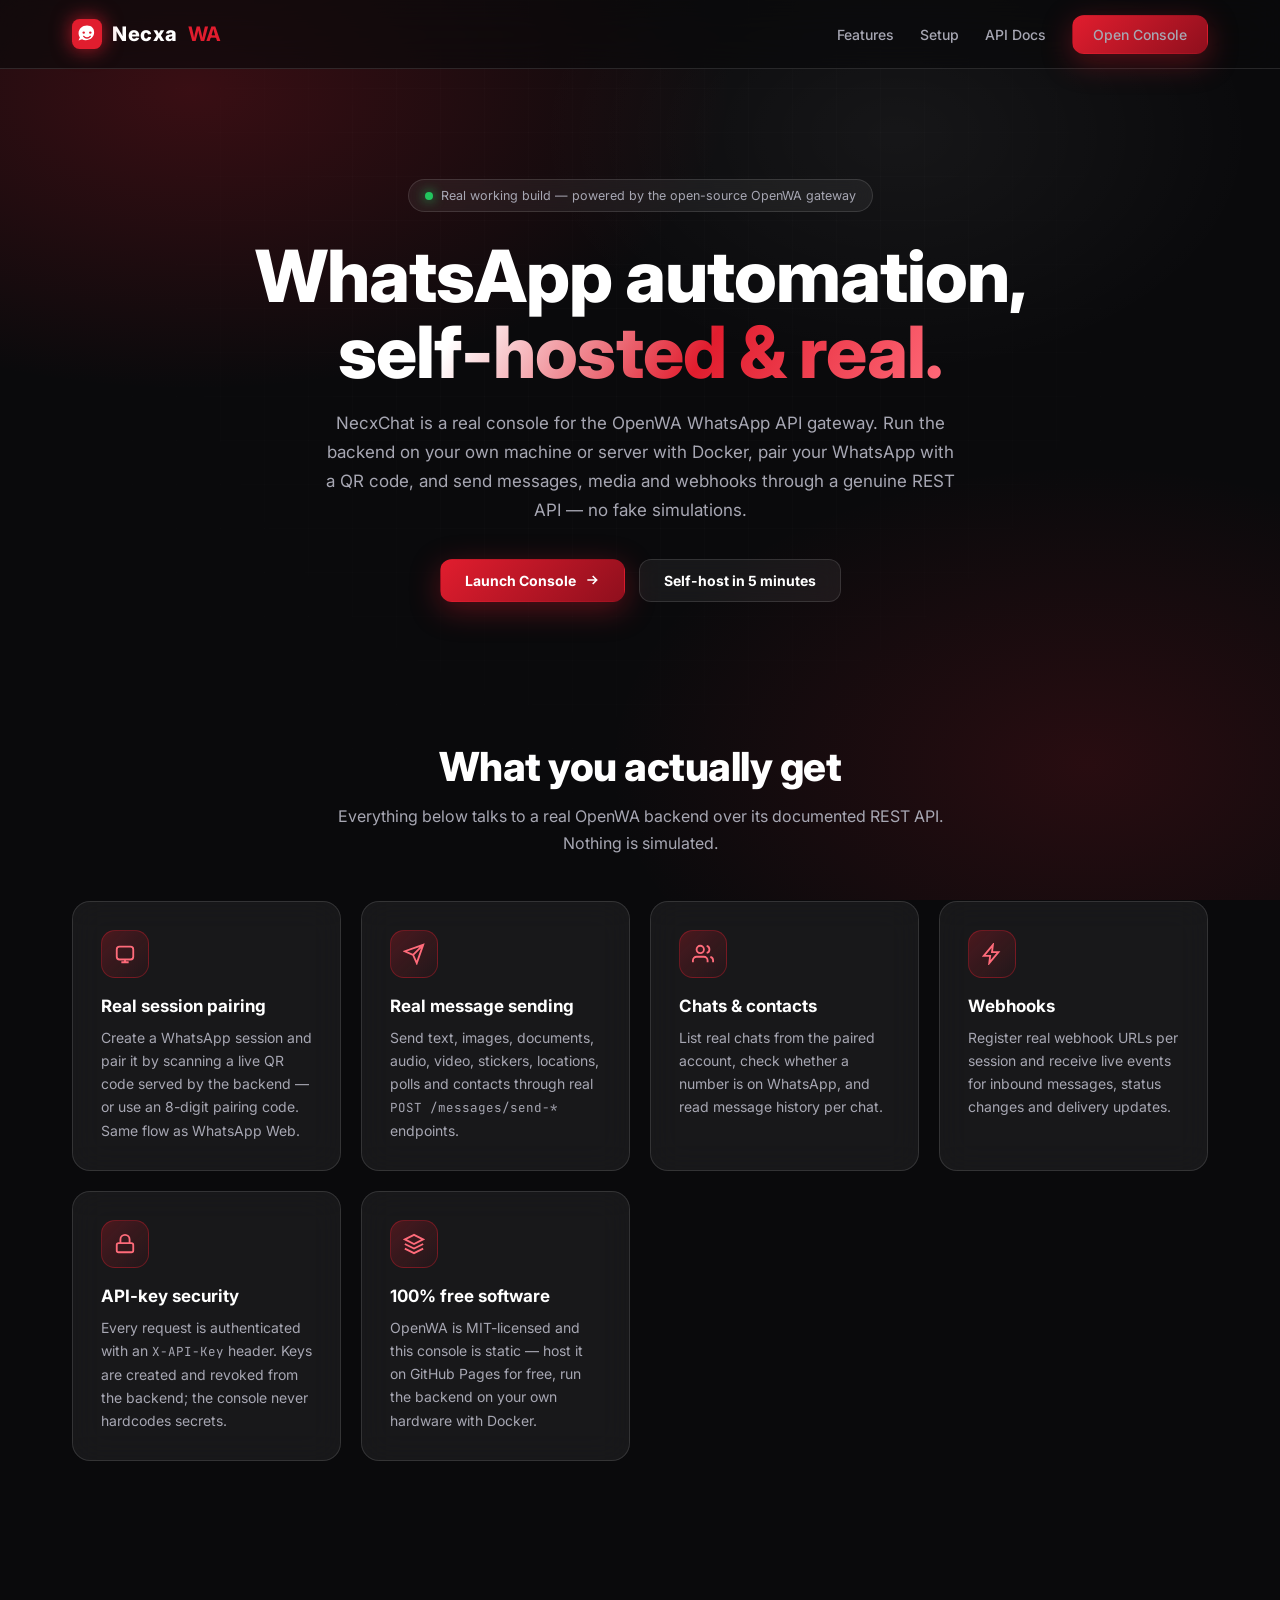
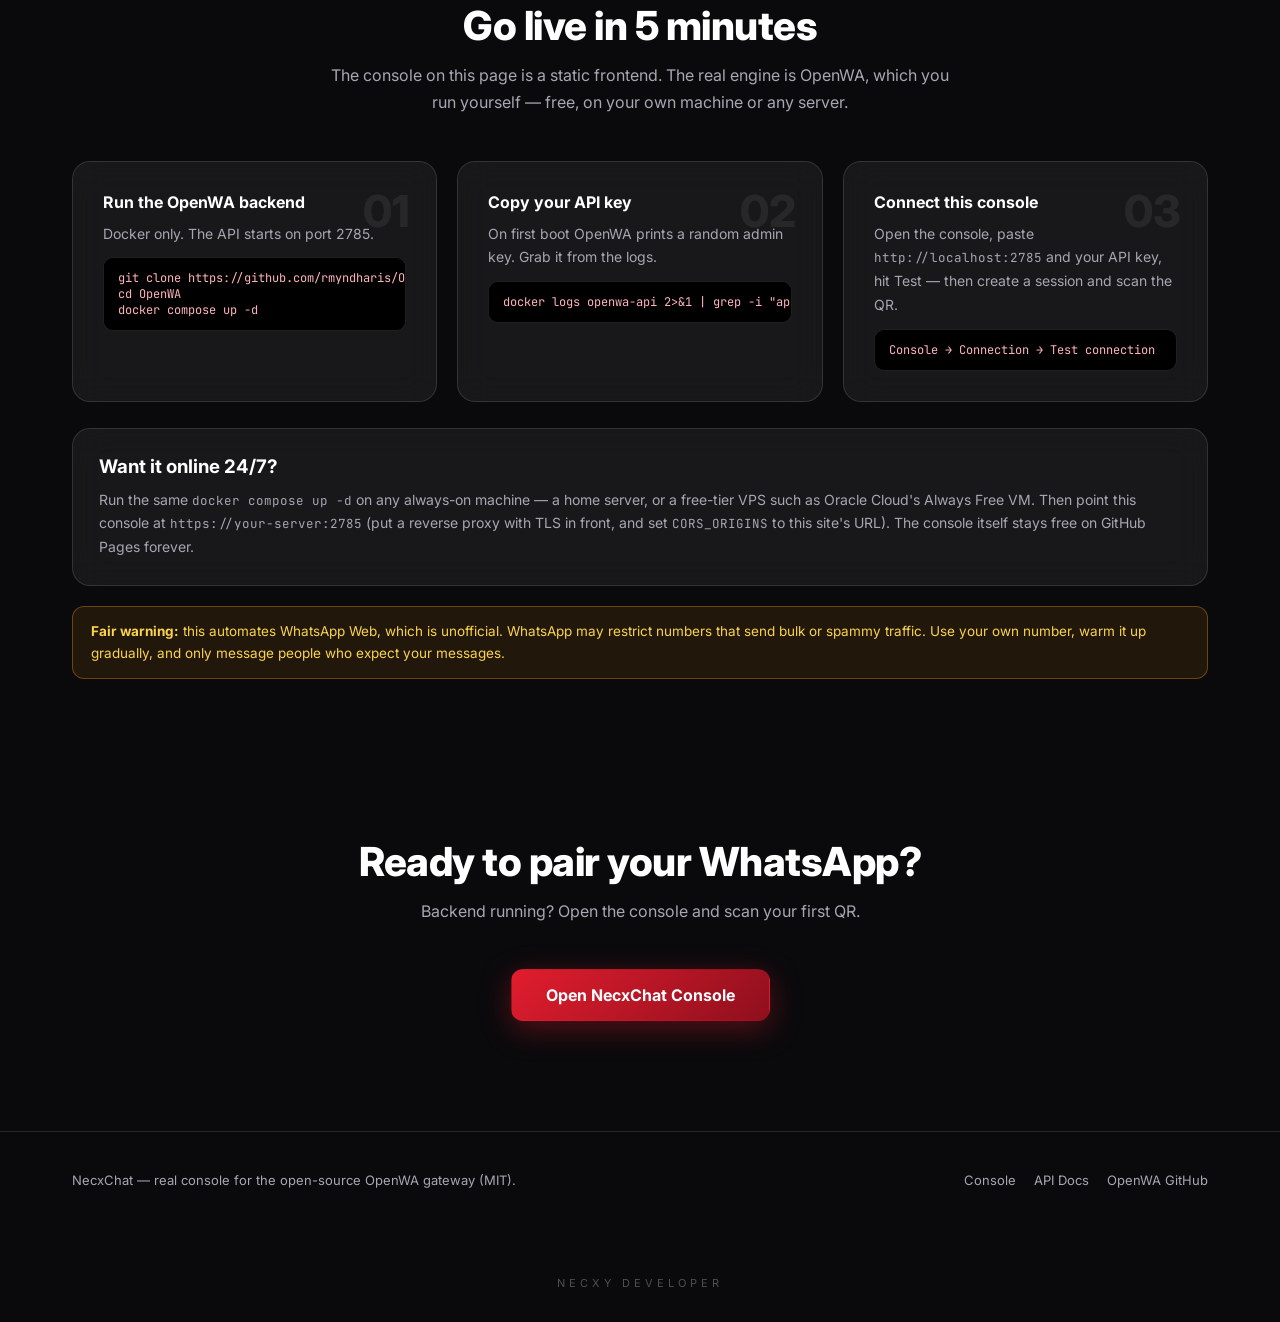
==== commit ac79f60e: "NecxChat rebrand + one-tap auto-connect fix + NECXY footer" ====
--- a/index.html
+++ b/index.html
@@ -3,8 +3,8 @@
 <head>
 <meta charset="UTF-8">
 <meta name="viewport" content="width=device-width, initial-scale=1.0">
-<title>NecxaWA — Self-Hosted WhatsApp API Gateway Console</title>
-<meta name="description" content="NecxaWA is a real, working console for the OpenWA WhatsApp API gateway. Run the backend with Docker, pair with QR, and send messages through a real REST API.">
+<title>NecxChat — Self-Hosted WhatsApp API Gateway Console</title>
+<meta name="description" content="NecxChat is a real, working console for the OpenWA WhatsApp API gateway. Run the backend with Docker, pair with QR, and send messages through a real REST API.">
 <link rel="preconnect" href="https://fonts.googleapis.com">
 <link href="https://fonts.googleapis.com/css2?family=Inter:wght@400;500;600;700;800&family=JetBrains+Mono:wght@400;600&display=swap" rel="stylesheet">
 <link rel="stylesheet" href="css/style.css">
@@ -28,7 +28,7 @@
 <header class="hero wrap">
   <div class="pill reveal"><span class="dot"></span> Real working build — powered by the open-source OpenWA gateway</div>
   <h1 class="reveal">WhatsApp automation,<br><span class="grad">self-hosted &amp; real.</span></h1>
-  <p class="reveal">NecxaWA is a real console for the OpenWA WhatsApp API gateway. Run the backend on your own machine or server with Docker, pair your WhatsApp with a QR code, and send messages, media and webhooks through a genuine REST API — no fake simulations.</p>
+  <p class="reveal">NecxChat is a real console for the OpenWA WhatsApp API gateway. Run the backend on your own machine or server with Docker, pair your WhatsApp with a QR code, and send messages, media and webhooks through a genuine REST API — no fake simulations.</p>
   <div class="hero-cta reveal">
     <a class="btn btn-red" href="console.html">Launch Console
       <svg width="16" height="16" viewBox="0 0 24 24" fill="none" stroke="currentColor" stroke-width="2.4"><path d="M5 12h14M13 6l6 6-6 6"/></svg></a>
@@ -98,13 +98,24 @@
 <section><div class="wrap" style="text-align:center">
   <h2 class="sec-title reveal">Ready to pair your WhatsApp?</h2>
   <p class="sec-sub reveal">Backend running? Open the console and scan your first QR.</p>
-  <a class="btn btn-red reveal" href="console.html" style="font-size:16px;padding:15px 34px">Open NecxaWA Console</a>
+  <a class="btn btn-red reveal" href="console.html" style="font-size:16px;padding:15px 34px">Open NecxChat Console</a>
 </div></section>
 
 <footer><div class="wrap foot">
-  <span>NecxaWA — real console for the open-source <a href="https://github.com/rmyndharis/OpenWA" style="margin:0">OpenWA</a> gateway (MIT).</span>
+  <span>NecxChat — real console for the open-source <a href="https://github.com/rmyndharis/OpenWA" style="margin:0">OpenWA</a> gateway (MIT).</span>
   <span><a href="console.html">Console</a><a href="docs.html">API Docs</a><a href="https://github.com/rmyndharis/OpenWA">OpenWA GitHub</a></span>
 </div></footer>
 <script src="js/main.js"></script>
+
+<a href="https://t.me/i_necxy" target="_blank" rel="noopener" class="necxy-dev">NECXY DEVELOPER</a>
+<style>
+.necxy-dev{
+  display:block;text-align:center;margin:40px auto 24px;padding:8px;
+  font-size:11px;letter-spacing:4px;color:#fff;
+  opacity:.28;filter:blur(.4px);text-decoration:none;
+  transition:opacity .3s,filter .3s;user-select:none;
+}
+.necxy-dev:hover{opacity:.85;filter:blur(0)}
+</style>
 </body>
 </html>
